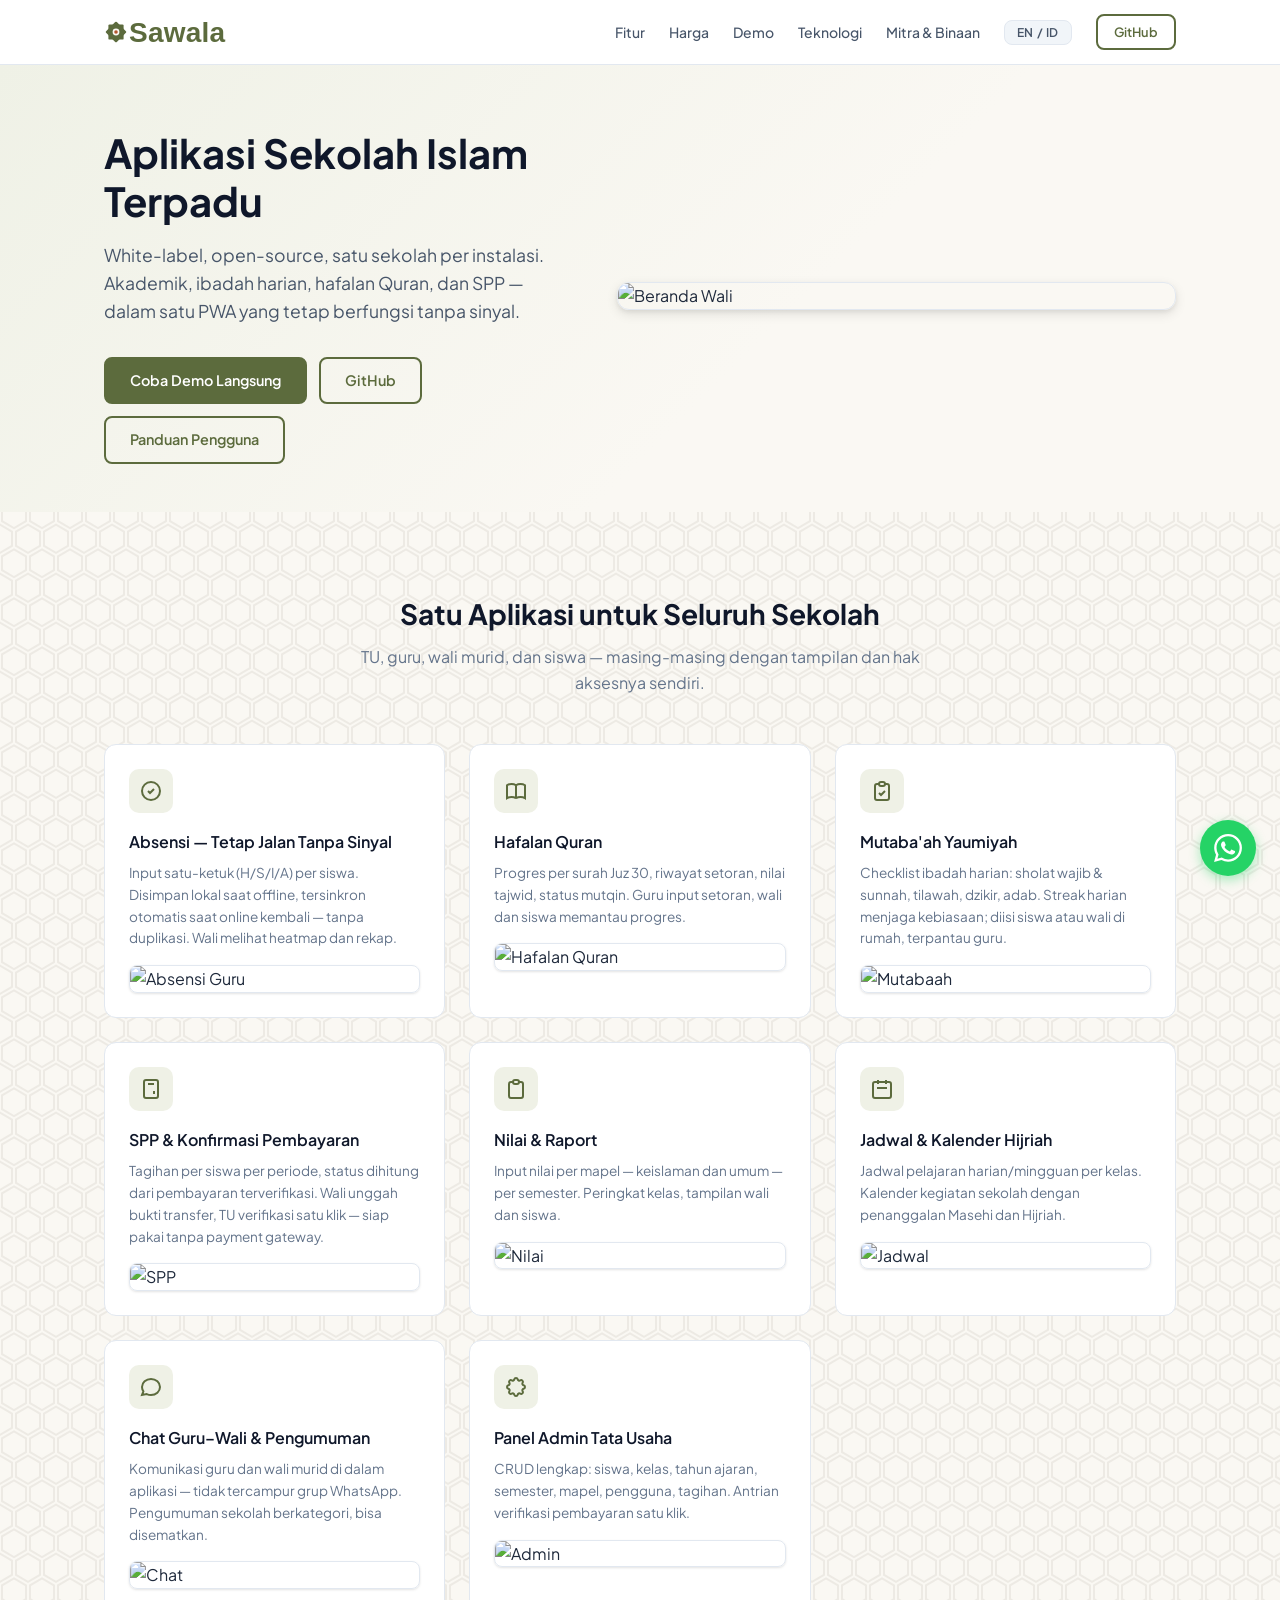
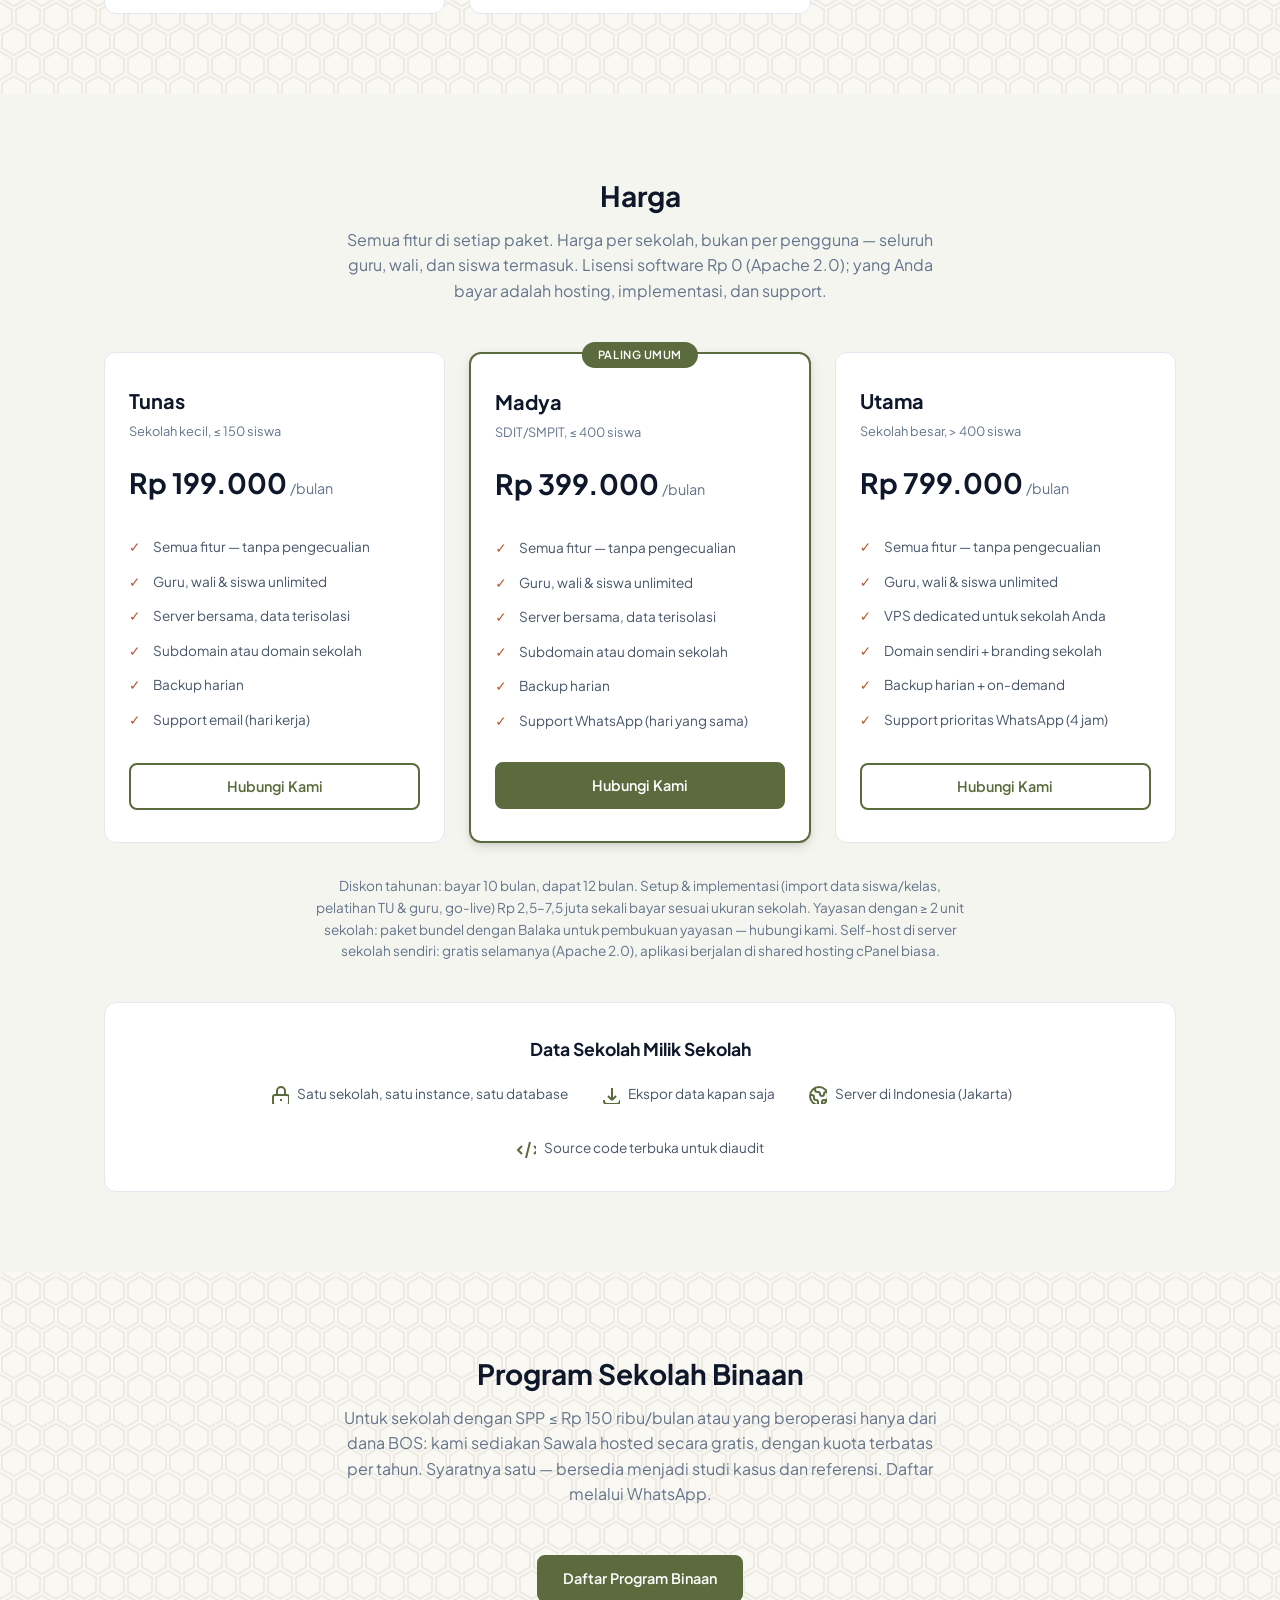
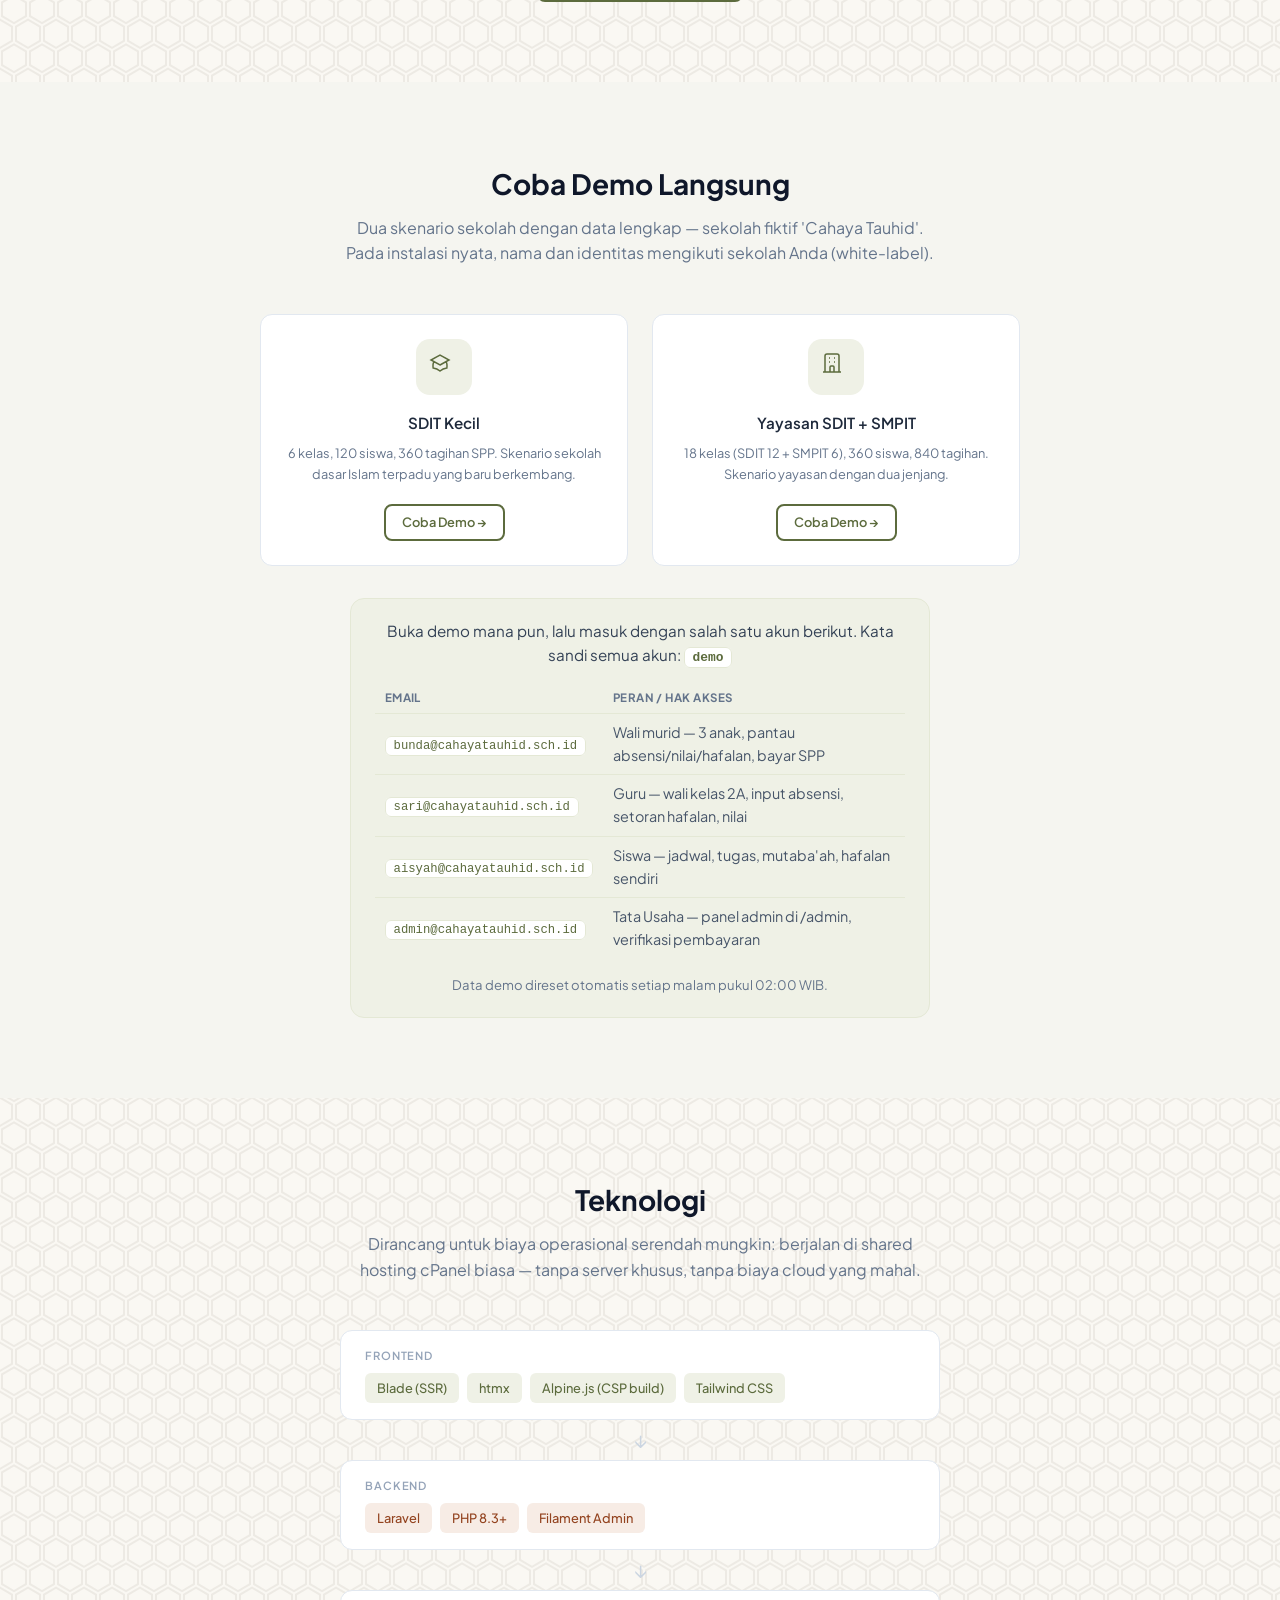
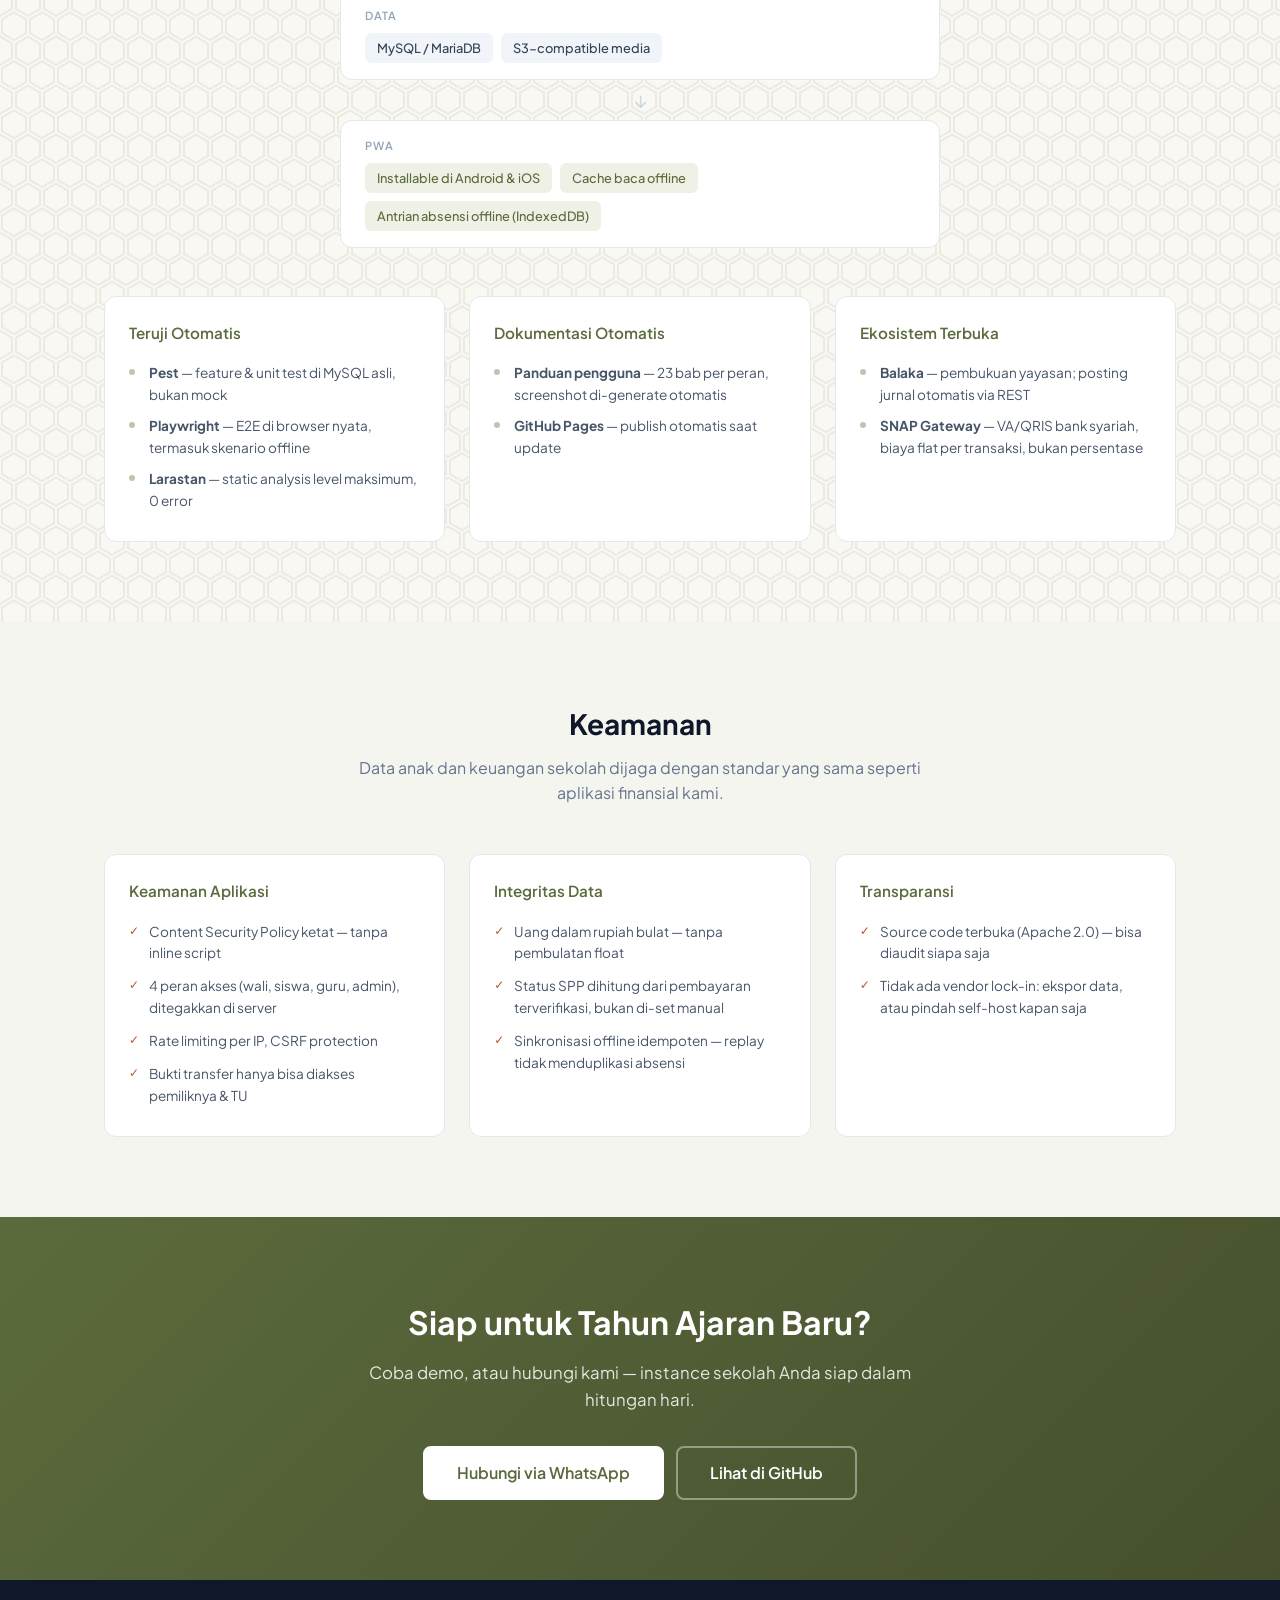
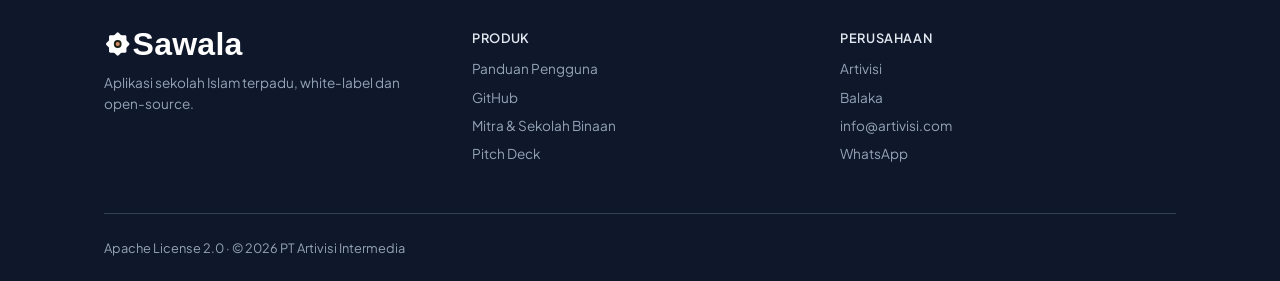
==== index.html @ e380050d "Sawala product site — landing, mitra/commercial page, pitch deck Modeled on balaka.id (same layout s" ====
<!DOCTYPE html>
<html lang="id">
<head>
<meta charset="UTF-8">
<meta name="viewport" content="width=device-width, initial-scale=1.0">
<title>Sawala — Aplikasi Sekolah Islam Terpadu</title>
<meta name="description" content="Aplikasi manajemen sekolah Islam terpadu (SDIT/SMPIT) white-label dan open-source. Akademik, ibadah harian, hafalan Quran, SPP. PWA dengan absensi offline.">
<link rel="icon" type="image/svg+xml" href="favicon.svg">
<link rel="preconnect" href="https://fonts.googleapis.com">
<link rel="preconnect" href="https://fonts.gstatic.com" crossorigin>
<link href="https://fonts.googleapis.com/css2?family=Plus+Jakarta+Sans:wght@400;500;600;700&display=swap" rel="stylesheet">
<link rel="stylesheet" href="style.css">
</head>
<body>

<!-- Navigation -->
<nav class="nav">
  <div class="container nav-inner">
    <a href="#" class="nav-logo">
      <img src="logo-full.svg" alt="Sawala" height="32" class="logo-light">
      <img src="logo-full-dark.svg" alt="Sawala" height="32" class="logo-dark">
    </a>
    <div class="nav-links">
      <a href="#features" data-id="Fitur" data-en="Features"></a>
      <a href="#pricing" data-id="Harga" data-en="Pricing"></a>
      <a href="#demo" data-id="Demo" data-en="Demo"></a>
      <a href="#technology" data-id="Teknologi" data-en="Technology"></a>
      <a href="/mitra.html" data-id="Mitra & Binaan" data-en="Partners"></a>
      <button class="lang-toggle" onclick="toggleLang()" title="Switch language">EN / ID</button>
      <a href="https://github.com/artivisi/sawala" class="btn btn-sm btn-outline">GitHub</a>
    </div>
    <button class="nav-menu-btn" onclick="toggleMenu()" aria-label="Menu">
      <svg width="24" height="24" fill="none" stroke="currentColor" stroke-width="2"><path d="M4 6h16M4 12h16M4 18h16"/></svg>
    </button>
  </div>
  <div class="nav-mobile" id="mobile-menu">
    <a href="#features" onclick="toggleMenu()" data-id="Fitur" data-en="Features"></a>
    <a href="#pricing" onclick="toggleMenu()" data-id="Harga" data-en="Pricing"></a>
    <a href="#demo" onclick="toggleMenu()" data-id="Demo" data-en="Demo"></a>
    <a href="#technology" onclick="toggleMenu()" data-id="Teknologi" data-en="Technology"></a>
    <a href="/mitra.html" data-id="Mitra & Binaan" data-en="Partners"></a>
    <button class="lang-toggle" onclick="toggleLang()" style="margin:0.5rem 0;">EN / ID</button>
    <a href="https://github.com/artivisi/sawala" class="btn btn-sm btn-outline">GitHub</a>
  </div>
</nav>

<!-- Hero -->
<header class="hero">
  <div class="container hero-inner">
    <div class="hero-text">
      <h1>
        <span data-id="Aplikasi Sekolah Islam Terpadu" data-en="Integrated Islamic School Management"></span>
      </h1>
      <p class="hero-sub" data-id="White-label, open-source, satu sekolah per instalasi. Akademik, ibadah harian, hafalan Quran, dan SPP — dalam satu PWA yang tetap berfungsi tanpa sinyal." data-en="White-label, open-source, one school per deployment. Academics, daily worship, Quran memorization, and tuition billing — in one PWA that keeps working offline."></p>
      <div class="hero-actions">
        <a href="#demo" class="btn btn-primary" data-id="Coba Demo Langsung" data-en="Try Live Demo"></a>
        <a href="https://github.com/artivisi/sawala" class="btn btn-outline">GitHub</a>
        <a href="https://artivisi.com/sawala/" class="btn btn-outline" data-id="Panduan Pengguna" data-en="User Manual"></a>
      </div>
    </div>
    <div class="hero-screenshot">
      <img src="https://artivisi.com/sawala/screenshots/beranda-wali.png" alt="Beranda Wali" loading="lazy">
    </div>
  </div>
</header>

<!-- Features -->
<section id="features" class="section">
  <div class="container">
    <h2 class="section-title" data-id="Satu Aplikasi untuk Seluruh Sekolah" data-en="One Application for the Whole School"></h2>
    <p class="section-sub" data-id="TU, guru, wali murid, dan siswa — masing-masing dengan tampilan dan hak aksesnya sendiri." data-en="Admin staff, teachers, parents, and students — each with their own views and access rights."></p>

    <div class="features-grid">

      <div class="feature-card">
        <div class="feature-icon">
          <svg width="24" height="24" fill="none" stroke="currentColor" stroke-width="2"><path d="M9 12l2 2 4-4m6 2a9 9 0 11-18 0 9 9 0 0118 0z"/></svg>
        </div>
        <h3 data-id="Absensi — Tetap Jalan Tanpa Sinyal" data-en="Attendance — Works Without Signal"></h3>
        <p data-id="Input satu-ketuk (H/S/I/A) per siswa. Disimpan lokal saat offline, tersinkron otomatis saat online kembali — tanpa duplikasi. Wali melihat heatmap dan rekap." data-en="One-tap input (present/sick/excused/absent) per student. Stored locally when offline, auto-synced when back online — no duplicates. Parents see heatmaps and summaries."></p>
        <img src="https://artivisi.com/sawala/screenshots/absensi-guru.png" alt="Absensi Guru" class="feature-screenshot" loading="lazy">
      </div>

      <div class="feature-card">
        <div class="feature-icon">
          <svg width="24" height="24" fill="none" stroke="currentColor" stroke-width="2"><path d="M12 6.253v13m0-13C10.832 5.477 9.246 5 7.5 5S4.168 5.477 3 6.253v13C4.168 18.477 5.754 18 7.5 18s3.332.477 4.5 1.253m0-13C13.168 5.477 14.754 5 16.5 5c1.747 0 3.332.477 4.5 1.253v13C19.832 18.477 18.247 18 16.5 18c-1.746 0-3.332.477-4.5 1.253"/></svg>
        </div>
        <h3 data-id="Hafalan Quran" data-en="Quran Memorization"></h3>
        <p data-id="Progres per surah Juz 30, riwayat setoran, nilai tajwid, status mutqin. Guru input setoran, wali dan siswa memantau progres." data-en="Per-surah Juz 30 progress, recitation history, tajwid grades, mastery status. Teachers record submissions; parents and students track progress."></p>
        <img src="https://artivisi.com/sawala/screenshots/hafalan-wali.png" alt="Hafalan Quran" class="feature-screenshot" loading="lazy">
      </div>

      <div class="feature-card">
        <div class="feature-icon">
          <svg width="24" height="24" fill="none" stroke="currentColor" stroke-width="2"><path d="M9 5H7a2 2 0 00-2 2v12a2 2 0 002 2h10a2 2 0 002-2V7a2 2 0 00-2-2h-2M9 5a2 2 0 002 2h2a2 2 0 002-2M9 5a2 2 0 012-2h2a2 2 0 012 2m-6 9l2 2 4-4"/></svg>
        </div>
        <h3 data-id="Mutaba'ah Yaumiyah" data-en="Daily Worship Checklist"></h3>
        <p data-id="Checklist ibadah harian: sholat wajib & sunnah, tilawah, dzikir, adab. Streak harian menjaga kebiasaan; diisi siswa atau wali di rumah, terpantau guru." data-en="Daily worship checklist: obligatory & sunnah prayers, recitation, dhikr, manners. Daily streaks build habits; filled by students or parents at home, monitored by teachers."></p>
        <img src="https://artivisi.com/sawala/screenshots/mutabaah-wali.png" alt="Mutabaah" class="feature-screenshot" loading="lazy">
      </div>

      <div class="feature-card">
        <div class="feature-icon">
          <svg width="24" height="24" fill="none" stroke="currentColor" stroke-width="2"><path d="M9 7h6m0 10v-3m-3 3h.01M9 17h.01M9 14h.01M12 14h.01M15 11h.01M12 11h.01M9 11h.01M7 21h10a2 2 0 002-2V5a2 2 0 00-2-2H7a2 2 0 00-2 2v14a2 2 0 002 2z"/></svg>
        </div>
        <h3 data-id="SPP & Konfirmasi Pembayaran" data-en="Tuition Billing & Payment Confirmation"></h3>
        <p data-id="Tagihan per siswa per periode, status dihitung dari pembayaran terverifikasi. Wali unggah bukti transfer, TU verifikasi satu klik — siap pakai tanpa payment gateway." data-en="Per-student, per-period billing with status derived from verified payments. Parents upload transfer proof, admin verifies in one click — usable without any payment gateway."></p>
        <img src="https://artivisi.com/sawala/screenshots/spp-wali.png" alt="SPP" class="feature-screenshot" loading="lazy">
      </div>

      <div class="feature-card">
        <div class="feature-icon">
          <svg width="24" height="24" fill="none" stroke="currentColor" stroke-width="2"><path d="M9 5H7a2 2 0 00-2 2v12a2 2 0 002 2h10a2 2 0 002-2V7a2 2 0 00-2-2h-2M9 5a2 2 0 002 2h2a2 2 0 002-2M9 5a2 2 0 012-2h2a2 2 0 012 2"/></svg>
        </div>
        <h3 data-id="Nilai & Raport" data-en="Grades & Reports"></h3>
        <p data-id="Input nilai per mapel — keislaman dan umum — per semester. Peringkat kelas, tampilan wali dan siswa." data-en="Per-subject grade input — Islamic and general subjects — per semester. Class ranking, parent and student views."></p>
        <img src="https://artivisi.com/sawala/screenshots/nilai-guru.png" alt="Nilai" class="feature-screenshot" loading="lazy">
      </div>

      <div class="feature-card">
        <div class="feature-icon">
          <svg width="24" height="24" fill="none" stroke="currentColor" stroke-width="2"><path d="M8 7V3m8 4V3m-9 8h10M5 21h14a2 2 0 002-2V7a2 2 0 00-2-2H5a2 2 0 00-2 2v12a2 2 0 002 2z"/></svg>
        </div>
        <h3 data-id="Jadwal & Kalender Hijriah" data-en="Schedule & Hijri Calendar"></h3>
        <p data-id="Jadwal pelajaran harian/mingguan per kelas. Kalender kegiatan sekolah dengan penanggalan Masehi dan Hijriah." data-en="Daily/weekly class schedules. School activity calendar with both Gregorian and Hijri dates."></p>
        <img src="https://artivisi.com/sawala/screenshots/jadwal-wali.png" alt="Jadwal" class="feature-screenshot" loading="lazy">
      </div>

      <div class="feature-card">
        <div class="feature-icon">
          <svg width="24" height="24" fill="none" stroke="currentColor" stroke-width="2"><path d="M8 12h.01M12 12h.01M16 12h.01M21 12c0 4.418-4.03 8-9 8a9.863 9.863 0 01-4.255-.949L3 20l1.395-3.72C3.512 15.042 3 13.574 3 12c0-4.418 4.03-8 9-8s9 3.582 9 8z"/></svg>
        </div>
        <h3 data-id="Chat Guru–Wali & Pengumuman" data-en="Teacher–Parent Chat & Announcements"></h3>
        <p data-id="Komunikasi guru dan wali murid di dalam aplikasi — tidak tercampur grup WhatsApp. Pengumuman sekolah berkategori, bisa disematkan." data-en="Teacher–parent communication inside the app — separate from WhatsApp groups. Categorized school announcements with pinning."></p>
        <img src="https://artivisi.com/sawala/screenshots/chat-wali.png" alt="Chat" class="feature-screenshot" loading="lazy">
      </div>

      <div class="feature-card">
        <div class="feature-icon">
          <svg width="24" height="24" fill="none" stroke="currentColor" stroke-width="2"><path d="M10.325 4.317c.426-1.756 2.924-1.756 3.35 0a1.724 1.724 0 002.573 1.066c1.543-.94 3.31.826 2.37 2.37a1.724 1.724 0 001.065 2.572c1.756.426 1.756 2.924 0 3.35a1.724 1.724 0 00-1.066 2.573c.94 1.543-.826 3.31-2.37 2.37a1.724 1.724 0 00-2.572 1.065c-.426 1.756-2.924 1.756-3.35 0a1.724 1.724 0 00-2.573-1.066c-1.543.94-3.31-.826-2.37-2.37a1.724 1.724 0 00-1.065-2.572c-1.756-.426-1.756-2.924 0-3.35a1.724 1.724 0 001.066-2.573c-.94-1.543.826-3.31 2.37-2.37.996.608 2.296.07 2.572-1.065z"/></svg>
        </div>
        <h3 data-id="Panel Admin Tata Usaha" data-en="Admin Panel"></h3>
        <p data-id="CRUD lengkap: siswa, kelas, tahun ajaran, semester, mapel, pengguna, tagihan. Antrian verifikasi pembayaran satu klik." data-en="Full CRUD: students, classes, academic years, semesters, subjects, users, bills. One-click payment verification queue."></p>
        <img src="https://artivisi.com/sawala/screenshots/admin-pembayarans-queue.png" alt="Admin" class="feature-screenshot" loading="lazy">
      </div>

    </div>
  </div>
</section>

<!-- Pricing -->
<section id="pricing" class="section section-alt">
  <div class="container">
    <h2 class="section-title" data-id="Harga" data-en="Pricing"></h2>
    <p class="section-sub" data-id="Semua fitur di setiap paket. Harga per sekolah, bukan per pengguna — seluruh guru, wali, dan siswa termasuk. Lisensi software Rp 0 (Apache 2.0); yang Anda bayar adalah hosting, implementasi, dan support." data-en="All features at every tier. Priced per school, not per user — all teachers, parents, and students included. Software license is Rp 0 (Apache 2.0); you pay for hosting, implementation, and support."></p>

    <div class="pricing-grid">

      <div class="pricing-card">
        <div class="pricing-header">
          <h3>Tunas</h3>
          <p class="pricing-target" data-id="Sekolah kecil, ≤ 150 siswa" data-en="Small school, ≤ 150 students"></p>
        </div>
        <div class="pricing-price">
          <span class="pricing-amount">Rp 199.000</span>
          <span class="pricing-period" data-id="/bulan" data-en="/month"></span>
        </div>
        <ul class="pricing-features">
          <li data-id="Semua fitur — tanpa pengecualian" data-en="All features — no exceptions"></li>
          <li data-id="Guru, wali & siswa unlimited" data-en="Unlimited teachers, parents & students"></li>
          <li data-id="Server bersama, data terisolasi" data-en="Shared server, isolated data"></li>
          <li data-id="Subdomain atau domain sekolah" data-en="Subdomain or school's own domain"></li>
          <li data-id="Backup harian" data-en="Daily backup"></li>
          <li data-id="Support email (hari kerja)" data-en="Email support (business days)"></li>
        </ul>
        <a href="https://wa.me/6281298000468?text=Halo,%20saya%20tertarik%20dengan%20Sawala%20paket%20Tunas" class="btn btn-outline btn-block" data-id="Hubungi Kami" data-en="Contact Us"></a>
      </div>

      <div class="pricing-card pricing-card-featured">
        <div class="pricing-badge" data-id="Paling Umum" data-en="Most Common"></div>
        <div class="pricing-header">
          <h3>Madya</h3>
          <p class="pricing-target" data-id="SDIT/SMPIT, ≤ 400 siswa" data-en="Typical school, ≤ 400 students"></p>
        </div>
        <div class="pricing-price">
          <span class="pricing-amount">Rp 399.000</span>
          <span class="pricing-period" data-id="/bulan" data-en="/month"></span>
        </div>
        <ul class="pricing-features">
          <li data-id="Semua fitur — tanpa pengecualian" data-en="All features — no exceptions"></li>
          <li data-id="Guru, wali & siswa unlimited" data-en="Unlimited teachers, parents & students"></li>
          <li data-id="Server bersama, data terisolasi" data-en="Shared server, isolated data"></li>
          <li data-id="Subdomain atau domain sekolah" data-en="Subdomain or school's own domain"></li>
          <li data-id="Backup harian" data-en="Daily backup"></li>
          <li data-id="Support WhatsApp (hari yang sama)" data-en="WhatsApp support (same day)"></li>
        </ul>
        <a href="https://wa.me/6281298000468?text=Halo,%20saya%20tertarik%20dengan%20Sawala%20paket%20Madya" class="btn btn-primary btn-block" data-id="Hubungi Kami" data-en="Contact Us"></a>
      </div>

      <div class="pricing-card">
        <div class="pricing-header">
          <h3>Utama</h3>
          <p class="pricing-target" data-id="Sekolah besar, > 400 siswa" data-en="Large school, > 400 students"></p>
        </div>
        <div class="pricing-price">
          <span class="pricing-amount">Rp 799.000</span>
          <span class="pricing-period" data-id="/bulan" data-en="/month"></span>
        </div>
        <ul class="pricing-features">
          <li data-id="Semua fitur — tanpa pengecualian" data-en="All features — no exceptions"></li>
          <li data-id="Guru, wali & siswa unlimited" data-en="Unlimited teachers, parents & students"></li>
          <li data-id="VPS dedicated untuk sekolah Anda" data-en="Dedicated VPS for your school"></li>
          <li data-id="Domain sendiri + branding sekolah" data-en="Custom domain + school branding"></li>
          <li data-id="Backup harian + on-demand" data-en="Daily + on-demand backup"></li>
          <li data-id="Support prioritas WhatsApp (4 jam)" data-en="Priority WhatsApp support (4 hours)"></li>
        </ul>
        <a href="https://wa.me/6281298000468?text=Halo,%20saya%20tertarik%20dengan%20Sawala%20paket%20Utama" class="btn btn-outline btn-block" data-id="Hubungi Kami" data-en="Contact Us"></a>
      </div>

    </div>

    <div class="pricing-notes">
      <p data-id="Diskon tahunan: bayar 10 bulan, dapat 12 bulan. Setup & implementasi (import data siswa/kelas, pelatihan TU & guru, go-live) Rp 2,5–7,5 juta sekali bayar sesuai ukuran sekolah. Yayasan dengan ≥ 2 unit sekolah: paket bundel dengan Balaka untuk pembukuan yayasan — hubungi kami. Self-host di server sekolah sendiri: gratis selamanya (Apache 2.0), aplikasi berjalan di shared hosting cPanel biasa." data-en="Annual discount: pay 10 months, get 12. Setup & implementation (student/class data import, staff & teacher training, go-live) Rp 2.5–7.5 million one-time by school size. Foundations with ≥ 2 school units: bundle with Balaka for foundation bookkeeping — contact us. Self-hosting on your own server: free forever (Apache 2.0), runs on ordinary cPanel shared hosting."></p>
    </div>

    <div class="pricing-data-sovereignty">
      <h3 data-id="Data Sekolah Milik Sekolah" data-en="School Data Belongs to the School"></h3>
      <div class="data-points">
        <div class="data-point">
          <span class="data-icon">
            <svg width="20" height="20" fill="none" stroke="currentColor" stroke-width="2"><path d="M12 15v2m-6 4h12a2 2 0 002-2v-6a2 2 0 00-2-2H6a2 2 0 00-2 2v6a2 2 0 002 2zm10-10V7a4 4 0 00-8 0v4h8z"/></svg>
          </span>
          <span data-id="Satu sekolah, satu instance, satu database" data-en="One school, one instance, one database"></span>
        </div>
        <div class="data-point">
          <span class="data-icon">
            <svg width="20" height="20" fill="none" stroke="currentColor" stroke-width="2"><path d="M4 16v1a3 3 0 003 3h10a3 3 0 003-3v-1m-4-4l-4 4m0 0l-4-4m4 4V4"/></svg>
          </span>
          <span data-id="Ekspor data kapan saja" data-en="Export your data anytime"></span>
        </div>
        <div class="data-point">
          <span class="data-icon">
            <svg width="20" height="20" fill="none" stroke="currentColor" stroke-width="2"><path d="M3.055 11H5a2 2 0 012 2v1a2 2 0 002 2 2 2 0 012 2v2.945M8 3.935V5.5A2.5 2.5 0 0010.5 8h.5a2 2 0 012 2 2 2 0 104 0 2 2 0 012-2h1.064M15 20.488V18a2 2 0 012-2h3.064M21 12a9 9 0 11-18 0 9 9 0 0118 0z"/></svg>
          </span>
          <span data-id="Server di Indonesia (Jakarta)" data-en="Servers in Indonesia (Jakarta)"></span>
        </div>
        <div class="data-point">
          <span class="data-icon">
            <svg width="20" height="20" fill="none" stroke="currentColor" stroke-width="2"><path d="M10 20l4-16m4 4l4 4-4 4M6 16l-4-4 4-4"/></svg>
          </span>
          <span data-id="Source code terbuka untuk diaudit" data-en="Open source code for auditing"></span>
        </div>
      </div>
    </div>
  </div>
</section>

<!-- Sekolah Binaan -->
<section id="binaan" class="section">
  <div class="container">
    <h2 class="section-title" data-id="Program Sekolah Binaan" data-en="School Support Program"></h2>
    <p class="section-sub" data-id="Untuk sekolah dengan SPP ≤ Rp 150 ribu/bulan atau yang beroperasi hanya dari dana BOS: kami sediakan Sawala hosted secara gratis, dengan kuota terbatas per tahun. Syaratnya satu — bersedia menjadi studi kasus dan referensi. Daftar melalui WhatsApp." data-en="For schools with tuition ≤ Rp 150K/month or operating solely on government BOS funds: we provide hosted Sawala for free, with a limited yearly quota. One condition — willingness to be a case study and reference. Apply via WhatsApp."></p>
    <div style="text-align:center;">
      <a href="https://wa.me/6281298000468?text=Assalamualaikum,%20kami%20ingin%20mendaftar%20Program%20Sekolah%20Binaan%20Sawala" class="btn btn-primary" data-id="Daftar Program Binaan" data-en="Apply to the Program"></a>
    </div>
  </div>
</section>

<!-- Demo -->
<section id="demo" class="section section-alt">
  <div class="container">
    <h2 class="section-title" data-id="Coba Demo Langsung" data-en="Try the Live Demo"></h2>
    <p class="section-sub" data-id="Dua skenario sekolah dengan data lengkap — sekolah fiktif 'Cahaya Tauhid'. Pada instalasi nyata, nama dan identitas mengikuti sekolah Anda (white-label)." data-en="Two school scenarios with full sample data — the fictional 'Cahaya Tauhid' school. On a real deployment, the name and identity are your school's (white-label)."></p>

    <div class="industry-grid" style="grid-template-columns:repeat(2,1fr);max-width:760px;margin:0 auto;">
      <div class="industry-card">
        <div class="industry-icon">
          <svg width="32" height="32" fill="none" stroke="currentColor" stroke-width="1.5"><path d="M12 14l9-5-9-5-9 5 9 5z M12 14l6.16-3.422a12.083 12.083 0 01.665 6.479A11.952 11.952 0 0012 20.055a11.952 11.952 0 00-6.824-2.998 12.078 12.078 0 01.665-6.479L12 14z"/></svg>
        </div>
        <h3 data-id="SDIT Kecil" data-en="Small Elementary"></h3>
        <p data-id="6 kelas, 120 siswa, 360 tagihan SPP. Skenario sekolah dasar Islam terpadu yang baru berkembang." data-en="6 classes, 120 students, 360 tuition bills. A growing Islamic elementary school scenario."></p>
        <a href="https://sdit.demo.sawala.artivisi.id" target="_blank" rel="noopener" class="btn btn-sm btn-outline industry-demo" data-id="Coba Demo →" data-en="Try Demo →"></a>
      </div>
      <div class="industry-card">
        <div class="industry-icon">
          <svg width="32" height="32" fill="none" stroke="currentColor" stroke-width="1.5"><path d="M19 21V5a2 2 0 00-2-2H7a2 2 0 00-2 2v16m14 0h2m-2 0h-5m-9 0H3m2 0h5M9 7h1m-1 4h1m4-4h1m-1 4h1m-5 10v-5a1 1 0 011-1h2a1 1 0 011 1v5m-4 0h4"/></svg>
        </div>
        <h3 data-id="Yayasan SDIT + SMPIT" data-en="Foundation: Elementary + Junior High"></h3>
        <p data-id="18 kelas (SDIT 12 + SMPIT 6), 360 siswa, 840 tagihan. Skenario yayasan dengan dua jenjang." data-en="18 classes (12 elementary + 6 junior high), 360 students, 840 bills. A two-level foundation scenario."></p>
        <a href="https://terpadu.demo.sawala.artivisi.id" target="_blank" rel="noopener" class="btn btn-sm btn-outline industry-demo" data-id="Coba Demo →" data-en="Try Demo →"></a>
      </div>
    </div>

    <div class="demo-creds">
      <p class="demo-creds-lead"><span data-id="Buka demo mana pun, lalu masuk dengan salah satu akun berikut. Kata sandi semua akun:" data-en="Open either demo, then sign in with one of these accounts. Password for every account:"></span> <code class="demo-pass">demo</code></p>
      <table class="demo-creds-table">
        <tr>
          <th data-id="Email" data-en="Email"></th>
          <th data-id="Peran / hak akses" data-en="Role / access"></th>
        </tr>
        <tr><td><code>bunda@cahayatauhid.sch.id</code></td><td data-id="Wali murid — 3 anak, pantau absensi/nilai/hafalan, bayar SPP" data-en="Parent — 3 children, monitor attendance/grades/memorization, pay tuition"></td></tr>
        <tr><td><code>sari@cahayatauhid.sch.id</code></td><td data-id="Guru — wali kelas 2A, input absensi, setoran hafalan, nilai" data-en="Teacher — homeroom 2A, input attendance, recitations, grades"></td></tr>
        <tr><td><code>aisyah@cahayatauhid.sch.id</code></td><td data-id="Siswa — jadwal, tugas, mutaba'ah, hafalan sendiri" data-en="Student — own schedule, tasks, worship checklist, memorization"></td></tr>
        <tr><td><code>admin@cahayatauhid.sch.id</code></td><td data-id="Tata Usaha — panel admin di /admin, verifikasi pembayaran" data-en="Admin staff — admin panel at /admin, payment verification"></td></tr>
      </table>
      <p class="demo-creds-note" data-id="Data demo direset otomatis setiap malam pukul 02:00 WIB." data-en="Demo data resets automatically every night at 02:00 WIB (UTC+7)."></p>
    </div>
  </div>
</section>

<!-- Technology -->
<section id="technology" class="section">
  <div class="container">
    <h2 class="section-title" data-id="Teknologi" data-en="Technology"></h2>
    <p class="section-sub" data-id="Dirancang untuk biaya operasional serendah mungkin: berjalan di shared hosting cPanel biasa — tanpa server khusus, tanpa biaya cloud yang mahal." data-en="Designed for the lowest possible operating cost: runs on ordinary cPanel shared hosting — no special servers, no expensive cloud bills."></p>

    <div class="arch-diagram">
      <div class="arch-layer">
        <div class="arch-label">Frontend</div>
        <div class="arch-items">
          <span class="arch-badge">Blade (SSR)</span>
          <span class="arch-badge">htmx</span>
          <span class="arch-badge">Alpine.js (CSP build)</span>
          <span class="arch-badge">Tailwind CSS</span>
        </div>
      </div>
      <div class="arch-arrow">&darr;</div>
      <div class="arch-layer">
        <div class="arch-label">Backend</div>
        <div class="arch-items">
          <span class="arch-badge accent">Laravel</span>
          <span class="arch-badge accent">PHP 8.3+</span>
          <span class="arch-badge accent">Filament Admin</span>
        </div>
      </div>
      <div class="arch-arrow">&darr;</div>
      <div class="arch-layer">
        <div class="arch-label">Data</div>
        <div class="arch-items">
          <span class="arch-badge dark">MySQL / MariaDB</span>
          <span class="arch-badge dark">S3-compatible media</span>
        </div>
      </div>
      <div class="arch-arrow">&darr;</div>
      <div class="arch-layer">
        <div class="arch-label">PWA</div>
        <div class="arch-items">
          <span class="arch-badge">Installable di Android & iOS</span>
          <span class="arch-badge">Cache baca offline</span>
          <span class="arch-badge">Antrian absensi offline (IndexedDB)</span>
        </div>
      </div>
    </div>

    <div class="tech-grid">
      <div class="tech-card">
        <h3 data-id="Teruji Otomatis" data-en="Automatically Tested"></h3>
        <ul>
          <li><strong>Pest</strong> <span data-id="— feature & unit test di MySQL asli, bukan mock" data-en="— feature & unit tests on real MySQL, no mocks"></span></li>
          <li><strong>Playwright</strong> <span data-id="— E2E di browser nyata, termasuk skenario offline" data-en="— E2E in a real browser, including offline scenarios"></span></li>
          <li><strong>Larastan</strong> <span data-id="— static analysis level maksimum, 0 error" data-en="— static analysis at max level, 0 errors"></span></li>
        </ul>
      </div>
      <div class="tech-card">
        <h3 data-id="Dokumentasi Otomatis" data-en="Automated Documentation"></h3>
        <ul>
          <li><strong data-id="Panduan pengguna" data-en="User manual"></strong> <span data-id="— 23 bab per peran, screenshot di-generate otomatis" data-en="— 23 chapters per role, auto-generated screenshots"></span></li>
          <li><strong>GitHub Pages</strong> <span data-id="— publish otomatis saat update" data-en="— auto-publish on update"></span></li>
        </ul>
      </div>
      <div class="tech-card">
        <h3 data-id="Ekosistem Terbuka" data-en="Open Ecosystem"></h3>
        <ul>
          <li><strong>Balaka</strong> <span data-id="— pembukuan yayasan; posting jurnal otomatis via REST" data-en="— foundation bookkeeping; automatic journal posting via REST"></span></li>
          <li><strong>SNAP Gateway</strong> <span data-id="— VA/QRIS bank syariah, biaya flat per transaksi, bukan persentase" data-en="— Islamic bank VA/QRIS, flat per-transaction fee, not a percentage"></span></li>
        </ul>
      </div>
    </div>
  </div>
</section>

<!-- Security -->
<section id="security" class="section section-alt">
  <div class="container">
    <h2 class="section-title" data-id="Keamanan" data-en="Security"></h2>
    <p class="section-sub" data-id="Data anak dan keuangan sekolah dijaga dengan standar yang sama seperti aplikasi finansial kami." data-en="Children's data and school finances protected to the same standard as our financial applications."></p>

    <div class="security-grid">
      <div class="security-card">
        <h3 data-id="Keamanan Aplikasi" data-en="Application Security"></h3>
        <ul>
          <li data-id="Content Security Policy ketat — tanpa inline script" data-en="Strict Content Security Policy — no inline scripts"></li>
          <li data-id="4 peran akses (wali, siswa, guru, admin), ditegakkan di server" data-en="4 access roles (parent, student, teacher, admin), enforced server-side"></li>
          <li data-id="Rate limiting per IP, CSRF protection" data-en="Per-IP rate limiting, CSRF protection"></li>
          <li data-id="Bukti transfer hanya bisa diakses pemiliknya & TU" data-en="Transfer proofs accessible only to their owner & admin"></li>
        </ul>
      </div>
      <div class="security-card">
        <h3 data-id="Integritas Data" data-en="Data Integrity"></h3>
        <ul>
          <li data-id="Uang dalam rupiah bulat — tanpa pembulatan float" data-en="Money in integer rupiah — no float rounding"></li>
          <li data-id="Status SPP dihitung dari pembayaran terverifikasi, bukan di-set manual" data-en="Tuition status derived from verified payments, never set by hand"></li>
          <li data-id="Sinkronisasi offline idempoten — replay tidak menduplikasi absensi" data-en="Idempotent offline sync — replays never duplicate attendance"></li>
        </ul>
      </div>
      <div class="security-card">
        <h3 data-id="Transparansi" data-en="Transparency"></h3>
        <ul>
          <li data-id="Source code terbuka (Apache 2.0) — bisa diaudit siapa saja" data-en="Open source (Apache 2.0) — auditable by anyone"></li>
          <li data-id="Tidak ada vendor lock-in: ekspor data, atau pindah self-host kapan saja" data-en="No vendor lock-in: export data, or move to self-hosting anytime"></li>
        </ul>
      </div>
    </div>
  </div>
</section>

<!-- CTA -->
<section class="section cta-section">
  <div class="container cta-inner">
    <h2 data-id="Siap untuk Tahun Ajaran Baru?" data-en="Ready for the New Academic Year?"></h2>
    <p data-id="Coba demo, atau hubungi kami — instance sekolah Anda siap dalam hitungan hari." data-en="Try the demo, or contact us — your school's instance is ready in days."></p>
    <div class="cta-actions">
      <a href="https://wa.me/6281298000468?text=Halo,%20saya%20tertarik%20dengan%20Sawala" class="btn btn-primary btn-lg" data-id="Hubungi via WhatsApp" data-en="Contact via WhatsApp"></a>
      <a href="https://github.com/artivisi/sawala" class="btn btn-outline btn-lg" data-id="Lihat di GitHub" data-en="View on GitHub"></a>
    </div>
  </div>
</section>

<!-- WhatsApp Floating Button -->
<a href="https://wa.me/6281298000468?text=Halo,%20saya%20tertarik%20dengan%20Sawala" class="wa-float" aria-label="Chat WhatsApp">
  <svg width="28" height="28" viewBox="0 0 24 24" fill="white"><path d="M17.472 14.382c-.297-.149-1.758-.867-2.03-.967-.273-.099-.471-.148-.67.15-.197.297-.767.966-.94 1.164-.173.199-.347.223-.644.075-.297-.15-1.255-.463-2.39-1.475-.883-.788-1.48-1.761-1.653-2.059-.173-.297-.018-.458.13-.606.134-.133.298-.347.446-.52.149-.174.198-.298.298-.497.099-.198.05-.371-.025-.52-.075-.149-.669-1.612-.916-2.207-.242-.579-.487-.5-.669-.51-.173-.008-.371-.01-.57-.01-.198 0-.52.074-.792.372-.272.297-1.04 1.016-1.04 2.479 0 1.462 1.065 2.875 1.213 3.074.149.198 2.096 3.2 5.077 4.487.709.306 1.262.489 1.694.625.712.227 1.36.195 1.871.118.571-.085 1.758-.719 2.006-1.413.248-.694.248-1.289.173-1.413-.074-.124-.272-.198-.57-.347m-5.421 7.403h-.004a9.87 9.87 0 01-5.031-1.378l-.361-.214-3.741.982.998-3.648-.235-.374a9.86 9.86 0 01-1.51-5.26c.001-5.45 4.436-9.884 9.888-9.884 2.64 0 5.122 1.03 6.988 2.898a9.825 9.825 0 012.893 6.994c-.003 5.45-4.437 9.884-9.885 9.884m8.413-18.297A11.815 11.815 0 0012.05 0C5.495 0 .16 5.335.157 11.892c0 2.096.547 4.142 1.588 5.945L.057 24l6.305-1.654a11.882 11.882 0 005.683 1.448h.005c6.554 0 11.89-5.335 11.893-11.893a11.821 11.821 0 00-3.48-8.413z"/></svg>
</a>

<!-- Footer -->
<footer class="footer">
  <div class="container footer-inner">
    <div class="footer-brand">
      <img src="logo-full-dark.svg" alt="Sawala" height="28">
      <p data-id="Aplikasi sekolah Islam terpadu, white-label dan open-source." data-en="White-label, open-source integrated Islamic school management."></p>
    </div>
    <div class="footer-links">
      <div>
        <h4 data-id="Produk" data-en="Product"></h4>
        <a href="https://artivisi.com/sawala/" data-id="Panduan Pengguna" data-en="User Manual"></a>
        <a href="https://github.com/artivisi/sawala">GitHub</a>
        <a href="/mitra.html" data-id="Mitra & Sekolah Binaan" data-en="Partners & School Program"></a>
        <a href="/pitch.html" data-id="Pitch Deck" data-en="Pitch Deck"></a>
      </div>
      <div>
        <h4 data-id="Perusahaan" data-en="Company"></h4>
        <a href="https://artivisi.com">Artivisi</a>
        <a href="https://balaka.id">Balaka</a>
        <a href="mailto:info@artivisi.com">info@artivisi.com</a>
        <a href="https://wa.me/6281298000468">WhatsApp</a>
      </div>
    </div>
    <div class="footer-bottom">
      <p>Apache License 2.0 &middot; &copy; 2026 <a href="https://artivisi.com">PT Artivisi Intermedia</a></p>
    </div>
  </div>
</footer>

<script>
let lang = (new URLSearchParams(location.search).get('lang')) || localStorage.getItem('sawala-lang') || 'id';
applyLang(lang);

function toggleLang() {
  lang = lang === 'id' ? 'en' : 'id';
  applyLang(lang);
}

function applyLang(l) {
  lang = l;
  localStorage.setItem('sawala-lang', l);
  document.documentElement.lang = l;
  document.querySelectorAll('[data-id]').forEach(el => {
    const text = el.getAttribute('data-' + l);
    if (text) el.textContent = text;
  });
  const url = new URL(location);
  url.searchParams.set('lang', l);
  history.replaceState(null, '', url);
}

function toggleMenu() {
  document.getElementById('mobile-menu').classList.toggle('open');
}

document.querySelectorAll('a[href^="#"]').forEach(a => {
  a.addEventListener('click', e => {
    e.preventDefault();
    const target = document.querySelector(a.getAttribute('href'));
    if (target) target.scrollIntoView({ behavior: 'smooth', block: 'start' });
  });
});
</script>

</body>
</html>
---- style.css ----
/* ===== Variables ===== */
:root {
  --brand: #5C6B3D;
  --brand-light: #74874E;
  --brand-dark: #454F2D;
  --brand-50: #eff1e6;
  --brand-100: #e4e8d5;
  --accent: #B5562F;
  --accent-dark: #93431F;

  --slate-50: #f8fafc;
  --slate-100: #f1f5f9;
  --slate-200: #e2e8f0;
  --slate-300: #cbd5e1;
  --slate-400: #94a3b8;
  --slate-500: #64748b;
  --slate-600: #475569;
  --slate-700: #334155;
  --slate-800: #1e293b;
  --slate-900: #0f172a;

  --radius: 12px;
  --radius-sm: 8px;
  --shadow: 0 1px 3px rgba(0,0,0,0.08), 0 1px 2px rgba(0,0,0,0.04);
  --shadow-lg: 0 4px 12px rgba(0,0,0,0.1), 0 2px 4px rgba(0,0,0,0.06);
}

/* ===== Reset ===== */
*, *::before, *::after { box-sizing: border-box; margin: 0; padding: 0; }
html { scroll-behavior: smooth; scroll-padding-top: 5rem; }
body {
  font-family: 'Plus Jakarta Sans', system-ui, -apple-system, sans-serif;
  color: var(--slate-800);
  line-height: 1.6;
  background-color: #faf8f3;
  background-image: url("data:image/svg+xml,%3Csvg xmlns='http://www.w3.org/2000/svg' width='28' height='49' viewBox='0 0 28 49'%3E%3Cg fill-rule='evenodd'%3E%3Cg fill='%23a39a8b' fill-opacity='0.15'%3E%3Cpath d='M13.99 9.25l13 7.5v15l-13 7.5L1 31.75v-15l12.99-7.5zM3 17.9v12.7l10.99 6.34 11-6.35V17.9l-11-6.34L3 17.9zM0 15l12.98-7.5V0h-2v6.35L0 12.69v2.3zm0 18.5L12.98 41v8h-2v-6.85L0 35.81v-2.3zM15 0v7.5L27.99 15H28v-2.31h-.01L17 6.35V0h-2zm0 49v-8l12.99-7.5H28v2.31h-.01L17 42.15V49h-2z'/%3E%3C/g%3E%3C/g%3E%3C/svg%3E");
  -webkit-font-smoothing: antialiased;
}
img { max-width: 100%; height: auto; display: block; }
a { color: var(--brand); text-decoration: none; }
a:hover { color: var(--brand-light); }
ul { list-style: none; }

/* ===== Layout ===== */
.container {
  max-width: 1120px;
  margin: 0 auto;
  padding: 0 1.5rem;
}

/* ===== Buttons ===== */
.btn {
  display: inline-flex;
  align-items: center;
  justify-content: center;
  padding: 0.625rem 1.5rem;
  border-radius: var(--radius-sm);
  font-family: inherit;
  font-size: 0.9rem;
  font-weight: 600;
  cursor: pointer;
  transition: all 0.15s ease;
  border: 2px solid transparent;
}
.btn-primary {
  background: var(--brand);
  color: white;
  border-color: var(--brand);
}
.btn-primary:hover { background: var(--brand-light); border-color: var(--brand-light); color: white; }
.btn-outline {
  background: transparent;
  color: var(--brand);
  border-color: var(--brand);
}
.btn-outline:hover { background: var(--brand-50); color: var(--brand); }
.btn-sm { padding: 0.375rem 1rem; font-size: 0.8rem; }
.btn-lg { padding: 0.75rem 2rem; font-size: 1rem; }

/* ===== Nav ===== */
.nav {
  position: sticky;
  top: 0;
  z-index: 100;
  background: white;
  border-bottom: 1px solid var(--slate-200);
}
.nav-inner {
  display: flex;
  align-items: center;
  justify-content: space-between;
  height: 4rem;
}
.nav-logo img { height: 28px; }
.nav-logo .logo-dark { display: none; }
.nav-links {
  display: flex;
  align-items: center;
  gap: 1.5rem;
}
.nav-links a:not(.btn) {
  font-size: 0.875rem;
  font-weight: 500;
  color: var(--slate-600);
}
.nav-links a:not(.btn):hover { color: var(--brand); }
.nav-menu-btn {
  display: none;
  background: none;
  border: none;
  cursor: pointer;
  color: var(--slate-600);
}
.nav-mobile {
  display: none;
  flex-direction: column;
  padding: 1rem 1.5rem;
  border-top: 1px solid var(--slate-200);
  background: white;
}
.nav-mobile.open { display: flex; }
.nav-mobile a { padding: 0.5rem 0; font-size: 0.9rem; color: var(--slate-600); }
.lang-toggle {
  background: var(--slate-100);
  border: 1px solid var(--slate-200);
  border-radius: var(--radius-sm);
  padding: 0.25rem 0.75rem;
  font-size: 0.75rem;
  font-weight: 600;
  font-family: inherit;
  color: var(--slate-600);
  cursor: pointer;
  letter-spacing: 0.05em;
}
.lang-toggle:hover { background: var(--slate-200); }

@media (max-width: 768px) {
  .nav-links { display: none; }
  .nav-menu-btn { display: block; }
}

/* ===== Hero ===== */
.hero {
  padding: 4rem 0 3rem;
  background: linear-gradient(135deg, var(--brand-50) 0%, #faf8f3 60%);
}
.hero-inner {
  display: grid;
  grid-template-columns: 1fr 1.2fr;
  gap: 3rem;
  align-items: center;
}
.hero h1 {
  font-size: 2.5rem;
  font-weight: 700;
  line-height: 1.2;
  color: var(--slate-900);
  margin-bottom: 1rem;
}
.hero-sub {
  font-size: 1.1rem;
  color: var(--slate-600);
  margin-bottom: 2rem;
  max-width: 500px;
}
.hero-actions { display: flex; gap: 0.75rem; flex-wrap: wrap; }
.hero-screenshot img {
  border-radius: var(--radius);
  box-shadow: var(--shadow-lg);
  border: 1px solid var(--slate-200);
}

@media (max-width: 768px) {
  .hero-inner { grid-template-columns: 1fr; text-align: center; }
  .hero h1 { font-size: 1.75rem; }
  .hero-sub { margin-left: auto; margin-right: auto; }
  .hero-actions { justify-content: center; }
  .hero-screenshot { order: -1; }
}

/* ===== Sections ===== */
.section { padding: 5rem 0; }
.section-alt { background: #f5f5f0; }
.section-title {
  font-size: 1.75rem;
  font-weight: 700;
  color: var(--slate-900);
  text-align: center;
  margin-bottom: 0.5rem;
}
.section-sub {
  text-align: center;
  color: var(--slate-500);
  max-width: 600px;
  margin: 0 auto 3rem;
}

/* ===== Features Grid ===== */
.features-grid {
  display: grid;
  grid-template-columns: repeat(3, 1fr);
  gap: 1.5rem;
}
.feature-card {
  background: white;
  border: 1px solid var(--slate-200);
  border-radius: var(--radius);
  padding: 1.5rem;
  transition: box-shadow 0.2s ease;
}
.feature-card:hover { box-shadow: var(--shadow-lg); }
.feature-icon {
  width: 44px;
  height: 44px;
  background: var(--brand-50);
  border-radius: 10px;
  display: flex;
  align-items: center;
  justify-content: center;
  margin-bottom: 1rem;
  color: var(--brand);
}
.feature-card h3 {
  font-size: 1rem;
  font-weight: 600;
  margin-bottom: 0.5rem;
  color: var(--slate-900);
}
.feature-card > p {
  font-size: 0.85rem;
  color: var(--slate-500);
  margin-bottom: 1rem;
}
.feature-screenshot {
  border-radius: var(--radius-sm);
  border: 1px solid var(--slate-200);
  box-shadow: var(--shadow);
}

@media (max-width: 900px) { .features-grid { grid-template-columns: repeat(2, 1fr); } }
@media (max-width: 600px) { .features-grid { grid-template-columns: 1fr; } }

/* ===== Industry Grid ===== */
.industry-grid {
  display: grid;
  grid-template-columns: repeat(4, 1fr);
  gap: 1.5rem;
}
.industry-card {
  background: white;
  border: 1px solid var(--slate-200);
  border-radius: var(--radius);
  padding: 1.5rem;
  text-align: center;
  display: flex;
  flex-direction: column;
}
/* pin the demo button to the bottom so it aligns across cards of unequal text height */
.industry-demo { margin-top: auto; align-self: center; }
.industry-card p { margin-bottom: 1.25rem; }
.industry-icon {
  width: 56px;
  height: 56px;
  background: var(--brand-50);
  border-radius: 14px;
  display: flex;
  align-items: center;
  justify-content: center;
  margin: 0 auto 1rem;
  color: var(--brand);
}
.industry-card h3 {
  font-size: 0.95rem;
  font-weight: 600;
  margin-bottom: 0.5rem;
}
.industry-card p {
  font-size: 0.8rem;
  color: var(--slate-500);
}

@media (max-width: 768px) { .industry-grid { grid-template-columns: repeat(2, 1fr); } }
@media (max-width: 480px) { .industry-grid { grid-template-columns: 1fr; } }

/* ===== Architecture Diagram ===== */
.arch-diagram {
  max-width: 600px;
  margin: 0 auto 3rem;
}
.arch-layer {
  background: white;
  border: 1px solid var(--slate-200);
  border-radius: var(--radius);
  padding: 1rem 1.5rem;
}
.arch-label {
  font-size: 0.7rem;
  font-weight: 600;
  text-transform: uppercase;
  letter-spacing: 0.08em;
  color: var(--slate-400);
  margin-bottom: 0.5rem;
}
.arch-items { display: flex; flex-wrap: wrap; gap: 0.5rem; }
.arch-badge {
  display: inline-block;
  padding: 0.3rem 0.75rem;
  border-radius: 6px;
  font-size: 0.8rem;
  font-weight: 500;
  background: var(--brand-50);
  color: var(--brand);
}
.arch-badge.accent { background: #f7ece5; color: var(--accent-dark); }
.arch-badge.dark { background: var(--slate-100); color: var(--slate-700); }
.arch-arrow {
  text-align: center;
  color: var(--slate-300);
  font-size: 1.25rem;
  padding: 0.25rem 0;
}

/* ===== Tech Grid ===== */
.tech-grid {
  display: grid;
  grid-template-columns: repeat(3, 1fr);
  gap: 1.5rem;
}
.tech-card {
  background: white;
  border: 1px solid var(--slate-200);
  border-radius: var(--radius);
  padding: 1.5rem;
}
.tech-card h3 {
  font-size: 0.95rem;
  font-weight: 600;
  margin-bottom: 0.75rem;
  color: var(--brand);
}
.tech-card ul { padding-left: 0; }
.tech-card li {
  font-size: 0.85rem;
  color: var(--slate-600);
  padding: 0.3rem 0;
  padding-left: 1.25rem;
  position: relative;
}
.tech-card li::before {
  content: '';
  position: absolute;
  left: 0;
  top: 0.7rem;
  width: 6px;
  height: 6px;
  border-radius: 50%;
  background: var(--brand);
  opacity: 0.4;
}

@media (max-width: 768px) { .tech-grid { grid-template-columns: 1fr; } }

/* ===== Security Grid ===== */
.security-grid {
  display: grid;
  grid-template-columns: repeat(3, 1fr);
  gap: 1.5rem;
}
.security-card {
  background: white;
  border: 1px solid var(--slate-200);
  border-radius: var(--radius);
  padding: 1.5rem;
}
.security-card h3 {
  font-size: 0.95rem;
  font-weight: 600;
  color: var(--brand);
  margin-bottom: 0.75rem;
}
.security-card li {
  font-size: 0.85rem;
  color: var(--slate-600);
  padding: 0.35rem 0;
  padding-left: 1.25rem;
  position: relative;
}
.security-card li::before {
  content: '✓';
  position: absolute;
  left: 0;
  color: var(--accent);
  font-weight: 700;
  font-size: 0.75rem;
}
.badges {
  display: flex;
  flex-wrap: wrap;
  gap: 0.5rem;
}
.badges img { height: 20px; width: auto; display: inline-block; }

@media (max-width: 768px) { .security-grid { grid-template-columns: 1fr; } }

/* ===== Pricing Grid ===== */
.pricing-grid {
  display: grid;
  grid-template-columns: repeat(3, 1fr);
  gap: 1.5rem;
  margin-bottom: 2rem;
}
.pricing-card {
  background: white;
  border: 1px solid var(--slate-200);
  border-radius: var(--radius);
  padding: 2rem 1.5rem;
  display: flex;
  flex-direction: column;
  position: relative;
}
.pricing-card-featured {
  border-color: var(--brand);
  border-width: 2px;
  box-shadow: var(--shadow-lg);
}
.pricing-badge {
  position: absolute;
  top: -12px;
  left: 50%;
  transform: translateX(-50%);
  background: var(--brand);
  color: white;
  font-size: 0.7rem;
  font-weight: 600;
  padding: 0.25rem 1rem;
  border-radius: 20px;
  white-space: nowrap;
  text-transform: uppercase;
  letter-spacing: 0.05em;
}
.pricing-header h3 {
  font-size: 1.25rem;
  font-weight: 700;
  color: var(--slate-900);
  margin-bottom: 0.25rem;
}
.pricing-target {
  font-size: 0.8rem;
  color: var(--slate-500);
  margin-bottom: 1.25rem;
}
.pricing-price {
  margin-bottom: 1.5rem;
}
.pricing-amount {
  font-size: 1.75rem;
  font-weight: 700;
  color: var(--slate-900);
}
.pricing-period {
  font-size: 0.9rem;
  color: var(--slate-500);
  font-weight: 400;
}
.pricing-features {
  flex: 1;
  margin-bottom: 1.5rem;
  padding-left: 0;
}
.pricing-features li {
  font-size: 0.85rem;
  color: var(--slate-600);
  padding: 0.4rem 0;
  padding-left: 1.5rem;
  position: relative;
}
.pricing-features li::before {
  content: '✓';
  position: absolute;
  left: 0;
  color: var(--accent);
  font-weight: 700;
  font-size: 0.85rem;
}
.btn-block {
  display: block;
  width: 100%;
  text-align: center;
}

.pricing-notes {
  text-align: center;
  margin-bottom: 2.5rem;
}
.pricing-notes p {
  font-size: 0.85rem;
  color: var(--slate-500);
  max-width: 650px;
  margin: 0 auto;
}

.pricing-data-sovereignty {
  background: white;
  border: 1px solid var(--slate-200);
  border-radius: var(--radius);
  padding: 2rem;
  text-align: center;
}
.pricing-data-sovereignty h3 {
  font-size: 1.1rem;
  font-weight: 700;
  color: var(--slate-900);
  margin-bottom: 1.25rem;
}
.data-points {
  display: flex;
  justify-content: center;
  gap: 2rem;
  flex-wrap: wrap;
}
.data-point {
  display: flex;
  align-items: center;
  gap: 0.5rem;
  font-size: 0.85rem;
  color: var(--slate-600);
}
.data-icon {
  display: flex;
  align-items: center;
  justify-content: center;
  color: var(--brand);
}

/* Pricing Form */
.pricing-form-wrapper {
  background: white;
  border: 1px solid var(--slate-200);
  border-radius: var(--radius);
  padding: 2rem;
  margin-top: 2rem;
  max-width: 640px;
  margin-left: auto;
  margin-right: auto;
}
.pricing-form-wrapper h3 {
  font-size: 1.1rem;
  font-weight: 700;
  color: var(--slate-900);
  text-align: center;
  margin-bottom: 0.25rem;
}
.pricing-form-sub {
  font-size: 0.85rem;
  color: var(--slate-500);
  text-align: center;
  margin-bottom: 1.5rem;
}
.pricing-form {
  display: flex;
  flex-direction: column;
  gap: 1rem;
}
.form-row {
  display: grid;
  grid-template-columns: 1fr 1fr;
  gap: 1rem;
}
.form-group {
  display: flex;
  flex-direction: column;
  gap: 0.35rem;
}
.form-group label {
  font-size: 0.8rem;
  font-weight: 600;
  color: var(--slate-700);
}
.form-group input,
.form-group select {
  padding: 0.6rem 0.75rem;
  border: 1px solid var(--slate-300);
  border-radius: var(--radius-sm);
  font-family: inherit;
  font-size: 0.875rem;
  color: var(--slate-800);
  background: white;
  transition: border-color 0.15s ease;
}
.form-group input:focus,
.form-group select:focus {
  outline: none;
  border-color: var(--brand);
  box-shadow: 0 0 0 3px var(--brand-50);
}
.form-group input::placeholder {
  color: var(--slate-400);
}

@media (max-width: 900px) { .pricing-grid { grid-template-columns: 1fr; max-width: 400px; margin-left: auto; margin-right: auto; } }
@media (max-width: 600px) {
  .data-points { flex-direction: column; align-items: center; }
  .form-row { grid-template-columns: 1fr; }
}

/* ===== WhatsApp Float ===== */
.wa-float {
  position: fixed;
  bottom: 1.5rem;
  right: 1.5rem;
  width: 56px;
  height: 56px;
  background: #25D366;
  border-radius: 50%;
  display: flex;
  align-items: center;
  justify-content: center;
  box-shadow: 0 4px 12px rgba(37, 211, 102, 0.4);
  z-index: 99;
  transition: transform 0.2s ease, box-shadow 0.2s ease;
}
.wa-float:hover {
  transform: scale(1.1);
  box-shadow: 0 6px 16px rgba(37, 211, 102, 0.5);
}

/* ===== CTA ===== */
.cta-section {
  background: linear-gradient(135deg, var(--brand) 0%, var(--brand-dark) 100%);
  color: white;
  text-align: center;
}
.cta-inner h2 {
  font-size: 2rem;
  font-weight: 700;
  margin-bottom: 0.75rem;
}
.cta-inner p {
  font-size: 1.05rem;
  opacity: 0.85;
  max-width: 550px;
  margin: 0 auto 2rem;
}
.cta-actions { display: flex; gap: 0.75rem; justify-content: center; flex-wrap: wrap; }
.cta-section .btn-primary {
  background: white;
  color: var(--brand);
  border-color: white;
}
.cta-section .btn-primary:hover { background: var(--slate-100); }
.cta-section .btn-outline {
  color: white;
  border-color: rgba(255,255,255,0.4);
}
.cta-section .btn-outline:hover { background: rgba(255,255,255,0.1); color: white; }

/* ===== Footer ===== */
.footer {
  background: var(--slate-900);
  color: var(--slate-400);
  padding: 3rem 0 1.5rem;
}
.footer-inner {
  display: grid;
  grid-template-columns: 1fr 1fr 1fr;
  gap: 2rem;
  align-items: start;
}
.footer-brand img {
  height: 32px;
  width: auto;
}
.footer-brand p {
  font-size: 0.85rem;
  margin-top: 0.75rem;
  max-width: 300px;
}
.footer-links { display: contents; }
.footer-links > div { display: flex; flex-direction: column; gap: 0.4rem; }
.footer-links h4 {
  font-size: 0.8rem;
  font-weight: 600;
  color: var(--slate-200);
  margin-bottom: 0.25rem;
  text-transform: uppercase;
  letter-spacing: 0.05em;
}
.footer-links a {
  font-size: 0.85rem;
  color: var(--slate-400);
}
.footer-links a:hover { color: white; }
.footer-bottom {
  grid-column: 1 / -1;
  border-top: 1px solid var(--slate-700);
  padding-top: 1.5rem;
  margin-top: 1rem;
  font-size: 0.8rem;
}
.footer-bottom a { color: var(--slate-400); }
.footer-bottom a:hover { color: white; }

@media (max-width: 768px) {
  .footer-inner { grid-template-columns: 1fr; }
  .footer-links { display: grid; grid-template-columns: 1fr 1fr; gap: 1.5rem; }
}

/* ===== Dark Mode ===== */
@media (prefers-color-scheme: dark) {
  body {
    background-color: #0f1218;
    color: #d1d8e4;
    background-image: url("data:image/svg+xml,%3Csvg xmlns='http://www.w3.org/2000/svg' width='28' height='49' viewBox='0 0 28 49'%3E%3Cg fill-rule='evenodd'%3E%3Cg fill='%23ffffff' fill-opacity='0.04'%3E%3Cpath d='M13.99 9.25l13 7.5v15l-13 7.5L1 31.75v-15l12.99-7.5zM3 17.9v12.7l10.99 6.34 11-6.35V17.9l-11-6.34L3 17.9zM0 15l12.98-7.5V0h-2v6.35L0 12.69v2.3zm0 18.5L12.98 41v8h-2v-6.85L0 35.81v-2.3zM15 0v7.5L27.99 15H28v-2.31h-.01L17 6.35V0h-2zm0 49v-8l12.99-7.5H28v2.31h-.01L17 42.15V49h-2z'/%3E%3C/g%3E%3C/g%3E%3C/svg%3E");
  }
  a { color: #a9b87f; }
  a:hover { color: #bcca93; }

  /* Nav */
  .nav { background: #151921; border-color: #2a3040; }
  .nav-mobile { background: #151921; border-color: #2a3040; }
  .nav-links a:not(.btn) { color: #a0aab8; }
  .nav-links a:not(.btn):hover { color: #a9b87f; }
  .nav-menu-btn { color: #a0aab8; }
  .lang-toggle { background: #232830; border-color: #2a3040; color: #a0aab8; }
  .lang-toggle:hover { background: #2f3540; }
  .btn-outline { color: #a9b87f; border-color: #a9b87f; }
  .btn-outline:hover { background: #252b18; color: #bcca93; }

  /* Nav logo: hide light, show dark */
  .nav-logo .logo-light { display: none; }
  .nav-logo .logo-dark { display: block; }

  /* Hero */
  .hero { background: linear-gradient(135deg, #1d2114 0%, #0f1218 60%); }
  .hero h1 { color: #e8ecf2; }
  .hero-sub { color: #a0aab8; }
  .hero-screenshot img { border-color: #2a3040; }

  /* Sections */
  .section-alt { background: #151921; }
  .section-title { color: #e8ecf2; }
  .section-sub { color: #8090a4; }

  /* Feature cards */
  .feature-card { background: #1a1f2b; border-color: #2a3040; }
  .feature-icon { background: #252b18; color: #a9b87f; }
  .feature-card h3 { color: #e8ecf2; }
  .feature-card > p { color: #8090a4; }
  .feature-screenshot { border-color: #2a3040; }

  /* Industry cards */
  .industry-card { background: #1a1f2b; border-color: #2a3040; }
  .industry-icon { background: #252b18; color: #a9b87f; }
  .industry-card p { color: #8090a4; }

  /* Architecture diagram */
  .arch-layer { background: #1a1f2b; border-color: #2a3040; }
  .arch-label { color: #607080; }
  .arch-badge { background: #252b18; color: #a9b87f; }
  .arch-badge.accent { background: #2e1a12; color: #d98a64; }
  .arch-badge.dark { background: #232830; color: #a0aab8; }
  .arch-arrow { color: #3a4555; }

  /* Tech cards */
  .tech-card { background: #1a1f2b; border-color: #2a3040; }
  .tech-card h3 { color: #a9b87f; }
  .tech-card li { color: #a0aab8; }

  /* Security cards */
  .security-card { background: #1a1f2b; border-color: #2a3040; }
  .security-card h3 { color: #a9b87f; }
  .security-card li { color: #a0aab8; }

  /* Pricing cards */
  .pricing-card { background: #1a1f2b; border-color: #2a3040; }
  .pricing-card-featured { border-color: #a9b87f; }
  .pricing-header h3 { color: #e8ecf2; }
  .pricing-target { color: #8090a4; }
  .pricing-amount { color: #e8ecf2; }
  .pricing-period { color: #8090a4; }
  .pricing-features li { color: #a0aab8; }
  .pricing-notes p { color: #8090a4; }
  .pricing-data-sovereignty { background: #1a1f2b; border-color: #2a3040; }
  .pricing-data-sovereignty h3 { color: #e8ecf2; }
  .data-point { color: #a0aab8; }
  .data-icon { color: #a9b87f; }
  .pricing-form-wrapper { background: #1a1f2b; border-color: #2a3040; }
  .pricing-form-wrapper h3 { color: #e8ecf2; }
  .pricing-form-sub { color: #8090a4; }
  .form-group label { color: #a0aab8; }
  .form-group input,
  .form-group select { background: #232830; border-color: #3a4555; color: #e8ecf2; }
  .form-group input::placeholder { color: #607080; }
  .form-group input:focus,
  .form-group select:focus { border-color: #a9b87f; box-shadow: 0 0 0 3px rgba(123,138,219,0.15); }

  /* CTA — keep brand gradient, just adjust outline btn */
  .cta-section .btn-outline { color: white; border-color: rgba(255,255,255,0.4); }
  .cta-section .btn-outline:hover { background: rgba(255,255,255,0.1); color: white; }

  /* Footer — already dark, just deepen slightly to differentiate */
  .footer { background: #080b10; }
}

/* Demo credentials card (industries section) */
.demo-creds {
  max-width: 580px;
  margin: 2rem auto 0;
  padding: 1.25rem 1.5rem 1.4rem;
  background: var(--brand-50);
  border: 1px solid var(--brand-100);
  border-radius: 14px;
  text-align: left;
}
.demo-creds-lead {
  margin: 0 0 0.9rem;
  text-align: center;
  color: var(--slate-700);
  font-size: 0.95rem;
}
.demo-creds-table { width: 100%; border-collapse: collapse; font-size: 0.9rem; }
.demo-creds-table th {
  text-align: left;
  padding: 0.35rem 0.6rem;
  border-bottom: 1px solid var(--brand-100);
  color: var(--slate-500);
  font-size: 0.72rem;
  font-weight: 700;
  text-transform: uppercase;
  letter-spacing: 0.04em;
}
.demo-creds-table td {
  padding: 0.45rem 0.6rem;
  border-bottom: 1px solid var(--brand-100);
  color: var(--slate-600);
  vertical-align: middle;
}
.demo-creds-table tr:last-child td { border-bottom: none; }
.demo-creds code {
  font-family: ui-monospace, SFMono-Regular, Menlo, Consolas, monospace;
  background: #fff;
  border: 1px solid var(--brand-100);
  border-radius: 6px;
  padding: 0.12rem 0.5rem;
  font-size: 0.85em;
  color: var(--brand);
}
.demo-creds .demo-pass { font-weight: 700; }
.demo-creds-note {
  margin: 0.95rem 0 0;
  text-align: center;
  font-size: 0.82rem;
  color: var(--slate-500);
}

@media (prefers-color-scheme: dark) {
  .demo-creds { background: #1a1f2b; border-color: #2a3040; }
  .demo-creds-lead { color: #c0c8d4; }
  .demo-creds-table th { color: #8090a4; border-color: #2a3040; }
  .demo-creds-table td { color: #b8c0cc; border-color: #2a3040; }
  .demo-creds code { background: #0f1320; border-color: #2a3040; color: #bcca93; }
  .demo-creds-note { color: #8090a4; }
}
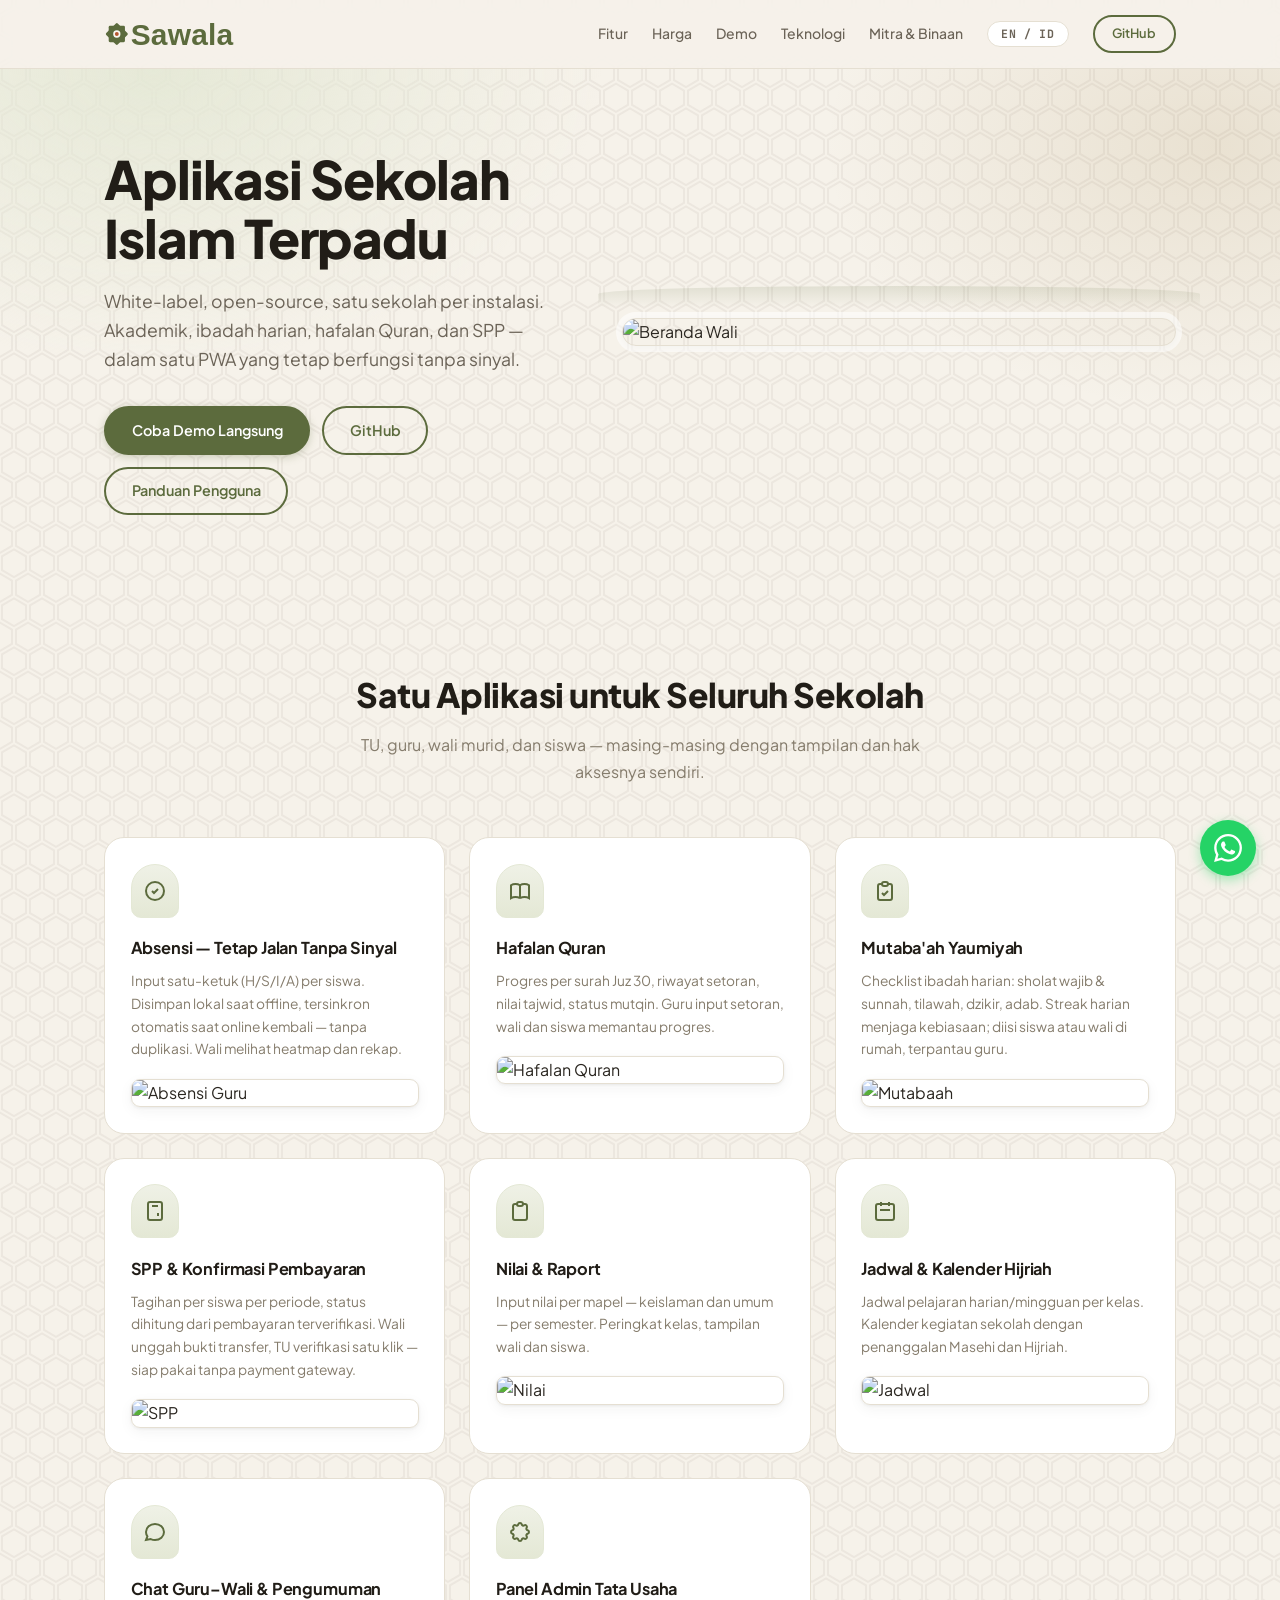
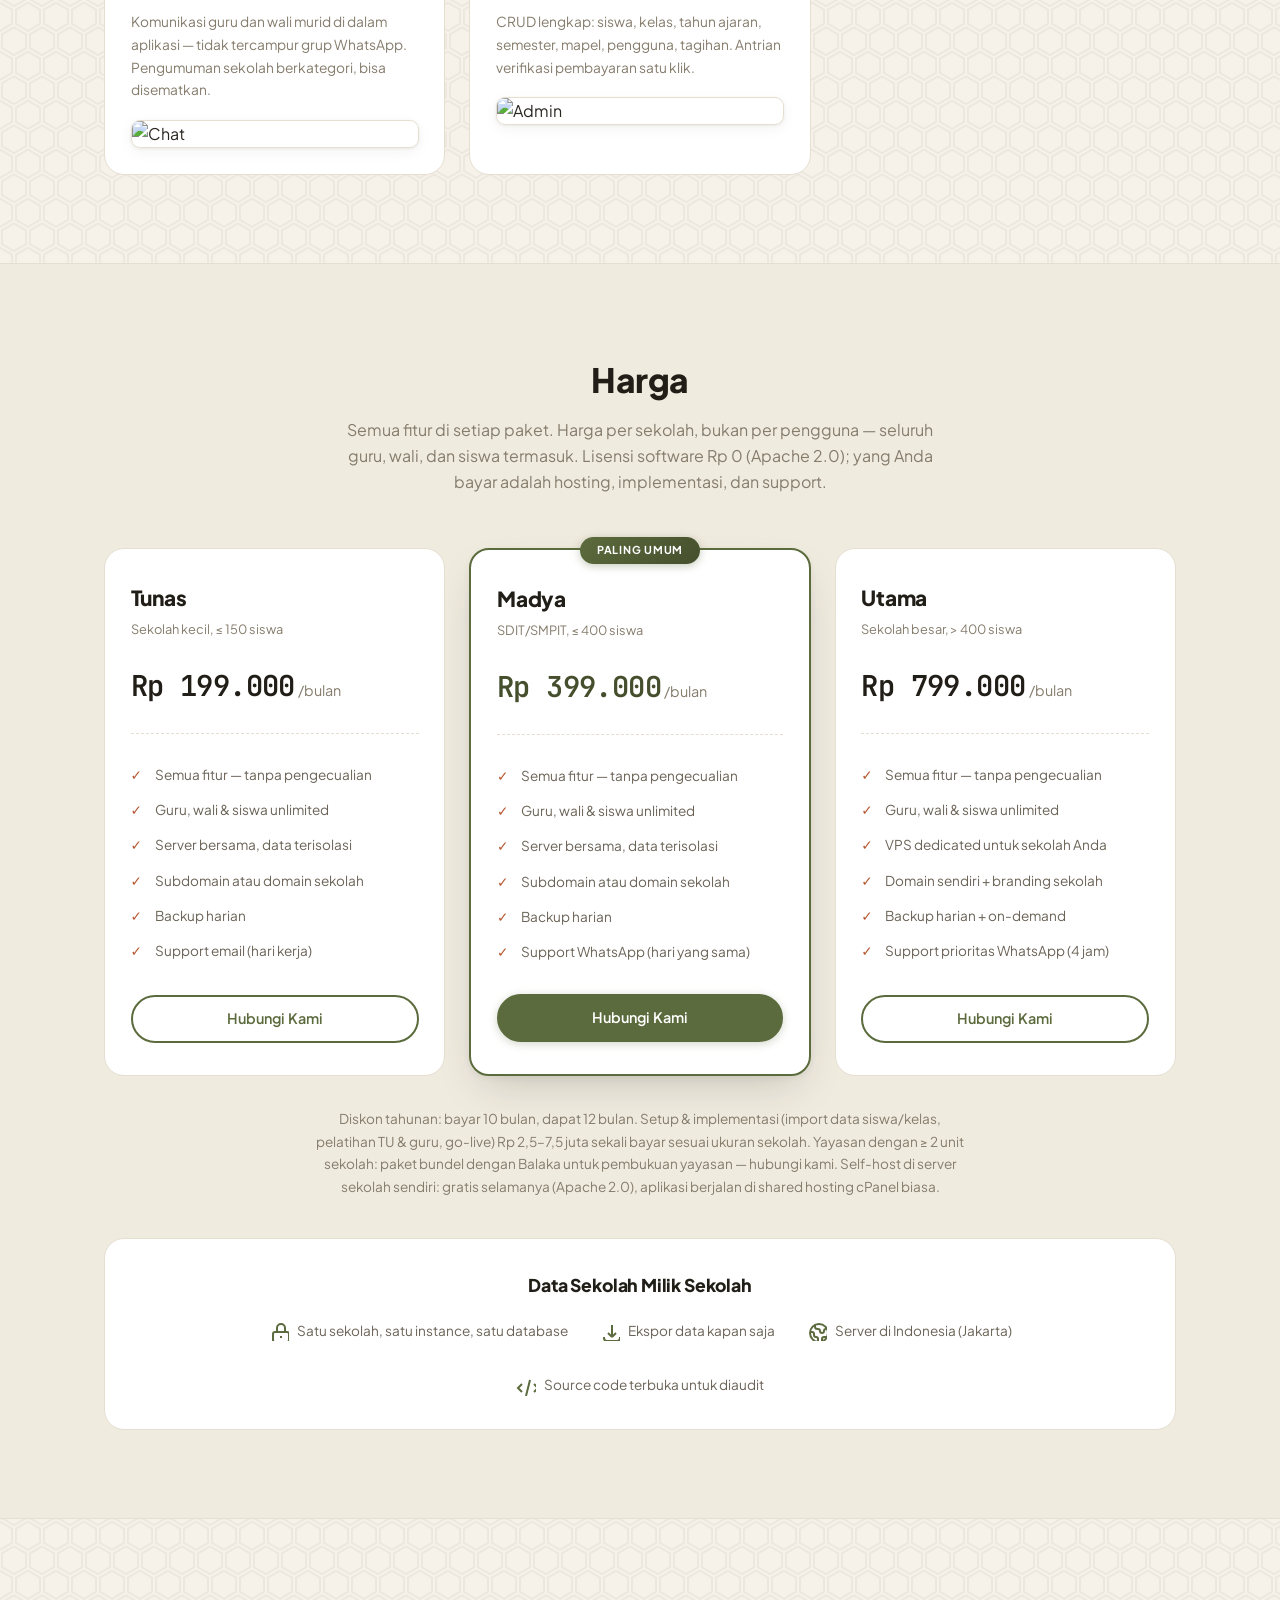
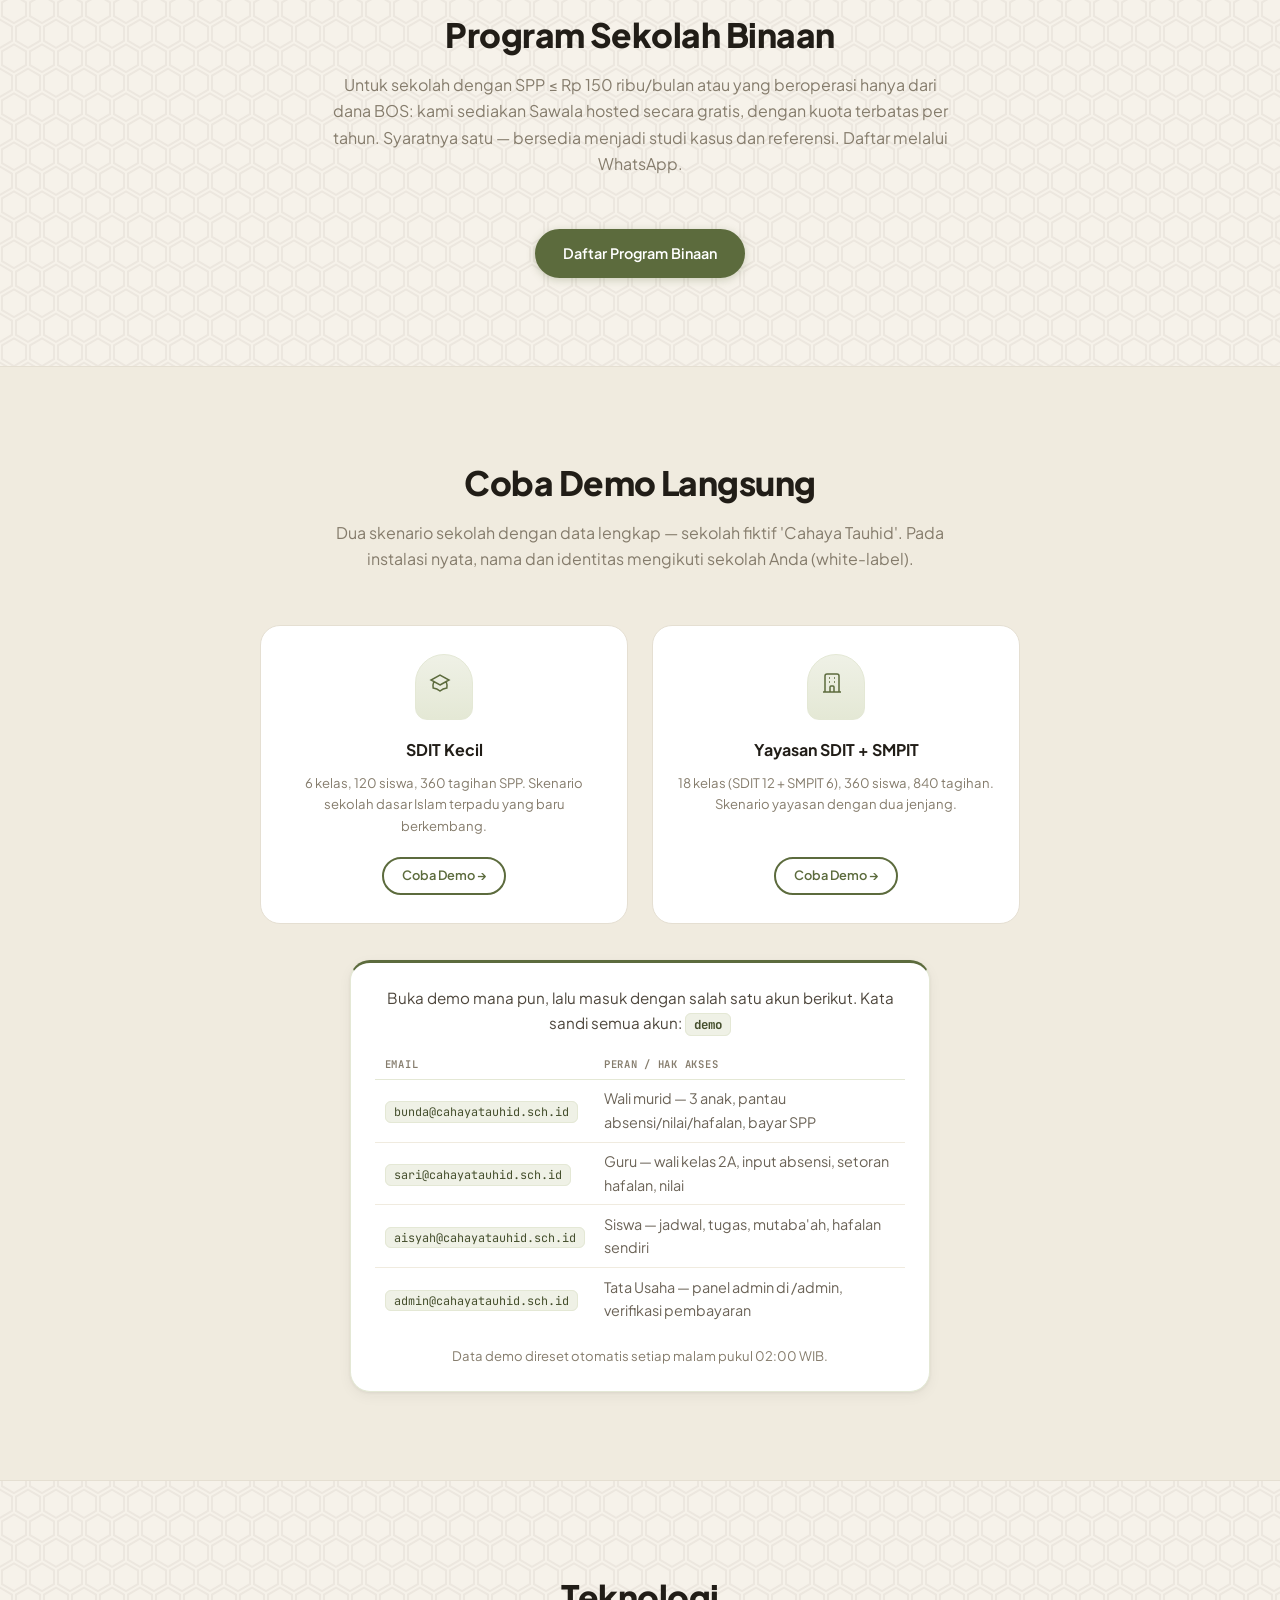
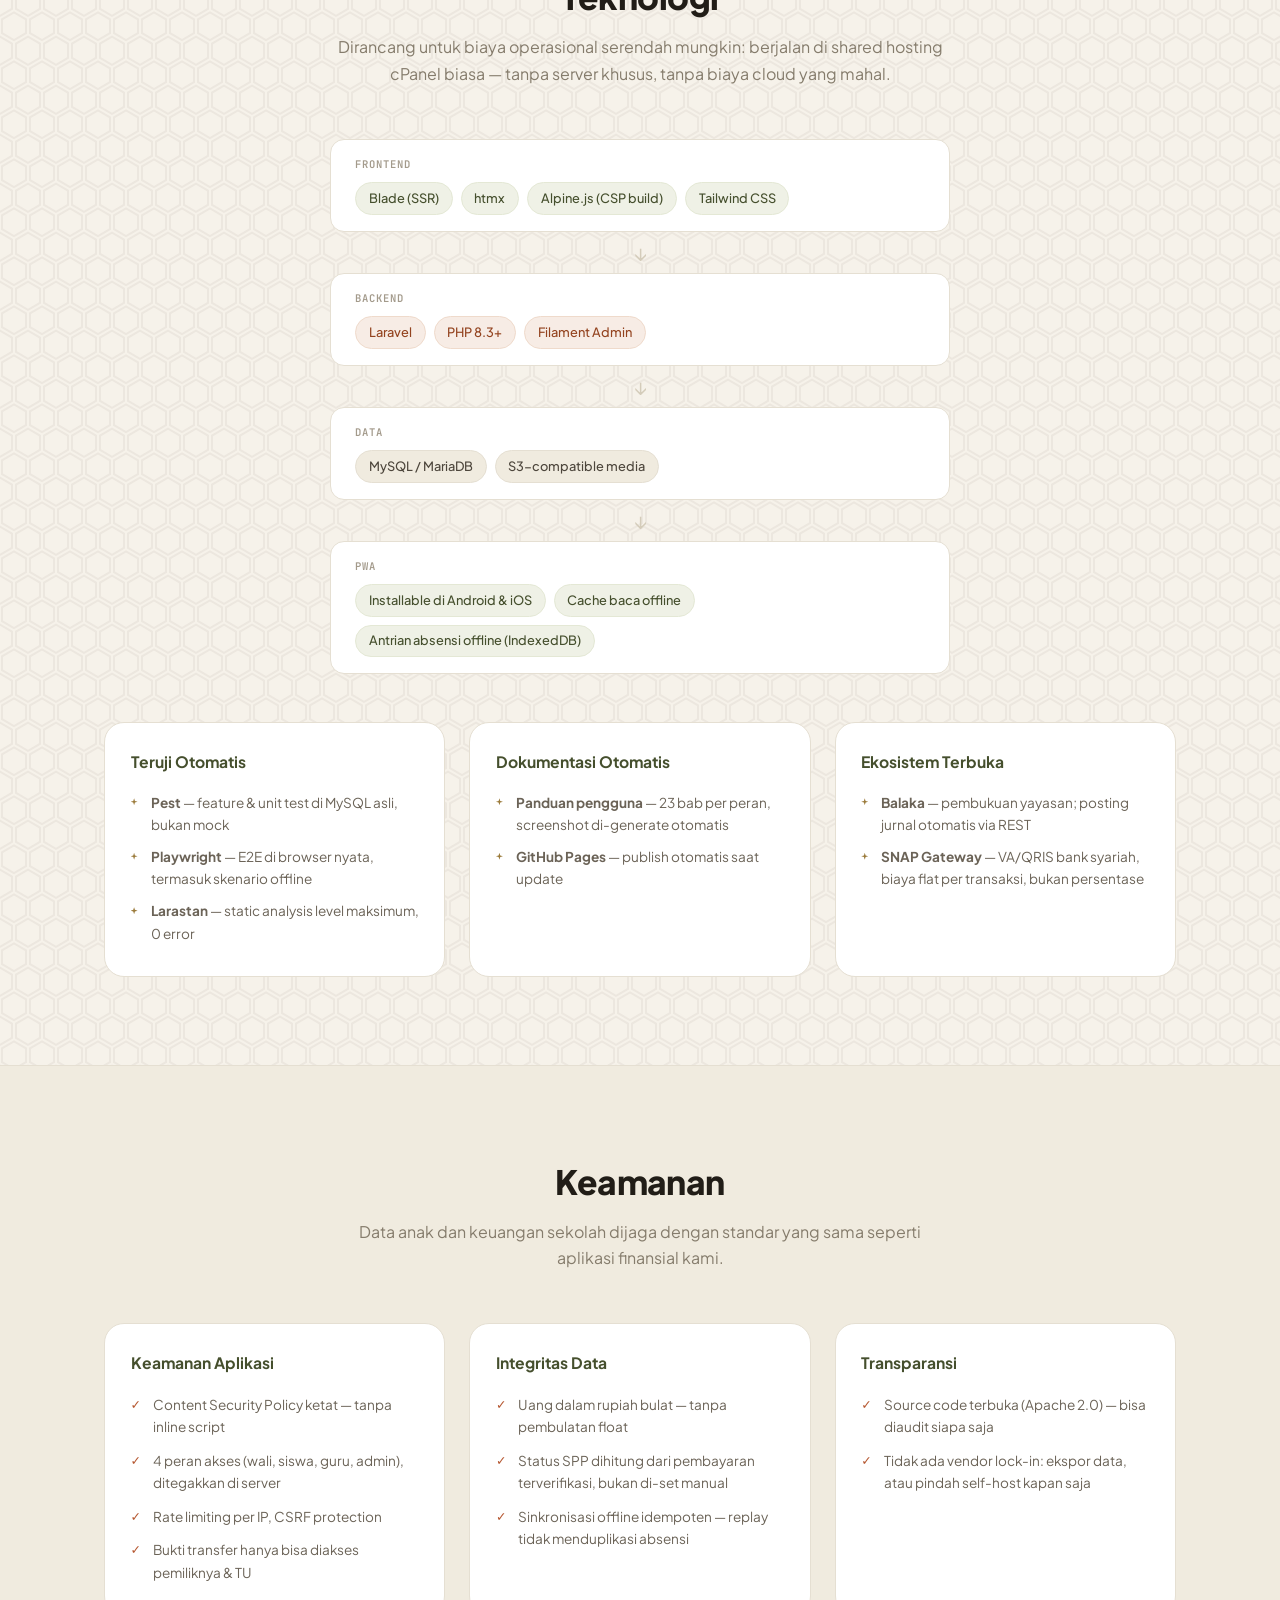
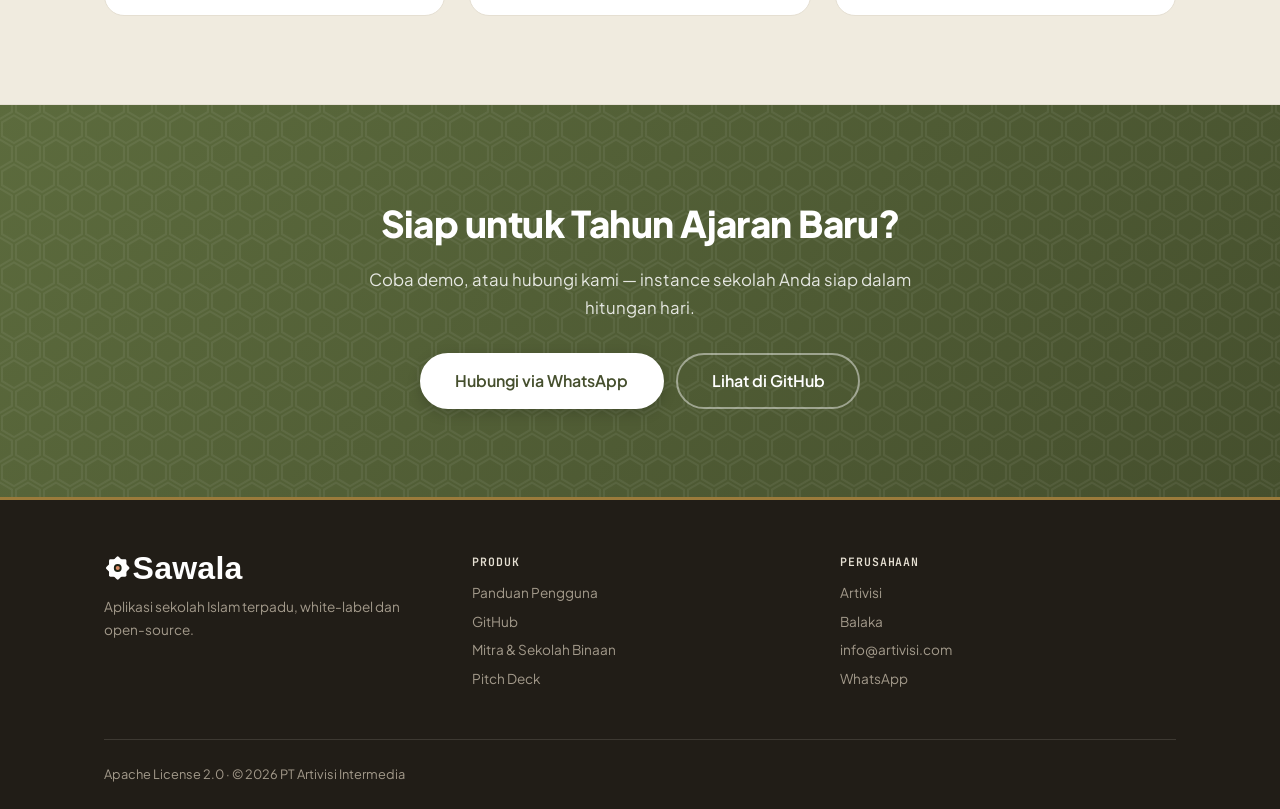
==== commit f514cb66: "Revamp UI on product design tokens — warm inks, olive/gold, mihrab motif The old stylesheet mixed th" ====
--- a/index.html
+++ b/index.html
@@ -8,7 +8,7 @@
 <link rel="icon" type="image/svg+xml" href="favicon.svg">
 <link rel="preconnect" href="https://fonts.googleapis.com">
 <link rel="preconnect" href="https://fonts.gstatic.com" crossorigin>
-<link href="https://fonts.googleapis.com/css2?family=Plus+Jakarta+Sans:wght@400;500;600;700&display=swap" rel="stylesheet">
+<link href="https://fonts.googleapis.com/css2?family=Plus+Jakarta+Sans:wght@400;500;600;700;800&family=JetBrains+Mono:wght@500;600&display=swap" rel="stylesheet">
 <link rel="stylesheet" href="style.css">
 </head>
 <body>
@@ -493,6 +493,23 @@
     if (target) target.scrollIntoView({ behavior: 'smooth', block: 'start' });
   });
 });
+
+// Scroll reveal — skipped entirely when the user prefers reduced motion
+if (matchMedia('(prefers-reduced-motion: no-preference)').matches && 'IntersectionObserver' in window) {
+  const io = new IntersectionObserver(entries => {
+    entries.forEach(e => {
+      if (e.isIntersecting) { e.target.classList.add('in'); io.unobserve(e.target); }
+    });
+  }, { rootMargin: '0px 0px -8% 0px' });
+  document.querySelectorAll(
+    '.feature-card, .pricing-card, .industry-card, .tech-card, .security-card, .arch-layer, .demo-creds, .pricing-data-sovereignty'
+  ).forEach(el => {
+    const i = [...el.parentElement.children].indexOf(el);
+    el.style.setProperty('--reveal-delay', Math.min(i * 40, 200) + 'ms');
+    el.classList.add('reveal');
+    io.observe(el);
+  });
+}
 </script>
 
 </body>
--- a/style.css
+++ b/style.css
@@ -1,45 +1,79 @@
-/* ===== Variables ===== */
+/* ============================================================
+   Sawala product site — olive earth-tone design system.
+   Tokens mirror the product app's design tokens (olive palette,
+   warm ink scale, mihrab-arch motif, JetBrains Mono numerals).
+   Legacy --slate-* names are kept but remapped to warm inks so
+   page-level styles keep working.
+   ============================================================ */
 :root {
+  /* Brand */
   --brand: #5C6B3D;
   --brand-light: #74874E;
   --brand-dark: #454F2D;
-  --brand-50: #eff1e6;
-  --brand-100: #e4e8d5;
+  --brand-50: #EFF1E6;
+  --brand-100: #E4E8D5;
   --accent: #B5562F;
   --accent-dark: #93431F;
-
-  --slate-50: #f8fafc;
-  --slate-100: #f1f5f9;
-  --slate-200: #e2e8f0;
-  --slate-300: #cbd5e1;
-  --slate-400: #94a3b8;
-  --slate-500: #64748b;
-  --slate-600: #475569;
-  --slate-700: #334155;
-  --slate-800: #1e293b;
-  --slate-900: #0f172a;
-
-  --radius: 12px;
-  --radius-sm: 8px;
-  --shadow: 0 1px 3px rgba(0,0,0,0.08), 0 1px 2px rgba(0,0,0,0.04);
-  --shadow-lg: 0 4px 12px rgba(0,0,0,0.1), 0 2px 4px rgba(0,0,0,0.06);
-}
-
-/* ===== Reset ===== */
+  --gold: #9B7B3B;
+
+  /* Surfaces */
+  --bg: #F6F2EA;
+  --surface: #FFFFFF;
+  --surface-alt: #F0EBDF;
+  --line: #E5DFD2;
+
+  /* Warm ink scale (legacy slate names) */
+  --slate-50: #FBF9F4;
+  --slate-100: #F0EBDF;
+  --slate-200: #E5DFD2;
+  --slate-300: #D4CCBA;
+  --slate-400: #A39A8B;
+  --slate-500: #857C6C;
+  --slate-600: #6B6357;
+  --slate-700: #4D463C;
+  --slate-800: #2A2620;
+  --slate-900: #211D17;
+
+  /* Type */
+  --font-sans: 'Plus Jakarta Sans', system-ui, -apple-system, sans-serif;
+  --font-mono: 'JetBrains Mono', ui-monospace, SFMono-Regular, Menlo, Consolas, monospace;
+
+  /* Shape & depth (warm-tinted shadows) */
+  --radius-lg: 20px;
+  --radius: 14px;
+  --radius-sm: 9px;
+  --shadow: 0 1px 3px rgba(42,38,32,0.07), 0 4px 14px rgba(42,38,32,0.05);
+  --shadow-lg: 0 2px 6px rgba(42,38,32,0.06), 0 18px 44px -14px rgba(42,38,32,0.22);
+}
+
+/* ===== Reset & base ===== */
 *, *::before, *::after { box-sizing: border-box; margin: 0; padding: 0; }
 html { scroll-behavior: smooth; scroll-padding-top: 5rem; }
 body {
-  font-family: 'Plus Jakarta Sans', system-ui, -apple-system, sans-serif;
+  font-family: var(--font-sans);
   color: var(--slate-800);
-  line-height: 1.6;
-  background-color: #faf8f3;
-  background-image: url("data:image/svg+xml,%3Csvg xmlns='http://www.w3.org/2000/svg' width='28' height='49' viewBox='0 0 28 49'%3E%3Cg fill-rule='evenodd'%3E%3Cg fill='%23a39a8b' fill-opacity='0.15'%3E%3Cpath d='M13.99 9.25l13 7.5v15l-13 7.5L1 31.75v-15l12.99-7.5zM3 17.9v12.7l10.99 6.34 11-6.35V17.9l-11-6.34L3 17.9zM0 15l12.98-7.5V0h-2v6.35L0 12.69v2.3zm0 18.5L12.98 41v8h-2v-6.85L0 35.81v-2.3zM15 0v7.5L27.99 15H28v-2.31h-.01L17 6.35V0h-2zm0 49v-8l12.99-7.5H28v2.31h-.01L17 42.15V49h-2z'/%3E%3C/g%3E%3C/g%3E%3C/svg%3E");
+  line-height: 1.65;
+  background-color: var(--bg);
+  background-image: url("data:image/svg+xml,%3Csvg xmlns='http://www.w3.org/2000/svg' width='28' height='49' viewBox='0 0 28 49'%3E%3Cg fill-rule='evenodd'%3E%3Cg fill='%23a39a8b' fill-opacity='0.12'%3E%3Cpath d='M13.99 9.25l13 7.5v15l-13 7.5L1 31.75v-15l12.99-7.5zM3 17.9v12.7l10.99 6.34 11-6.35V17.9l-11-6.34L3 17.9zM0 15l12.98-7.5V0h-2v6.35L0 12.69v2.3zm0 18.5L12.98 41v8h-2v-6.85L0 35.81v-2.3zM15 0v7.5L27.99 15H28v-2.31h-.01L17 6.35V0h-2zm0 49v-8l12.99-7.5H28v2.31h-.01L17 42.15V49h-2z'/%3E%3C/g%3E%3C/g%3E%3C/svg%3E");
   -webkit-font-smoothing: antialiased;
+  text-rendering: optimizeLegibility;
 }
 img { max-width: 100%; height: auto; display: block; }
 a { color: var(--brand); text-decoration: none; }
 a:hover { color: var(--brand-light); }
 ul { list-style: none; }
+::selection { background: var(--brand-100); color: var(--slate-900); }
+
+/* Accessibility: visible focus, calm motion on request */
+:focus-visible {
+  outline: 2px solid var(--brand);
+  outline-offset: 2px;
+  border-radius: var(--radius-sm);
+}
+@media (prefers-reduced-motion: reduce) {
+  html { scroll-behavior: auto; }
+  *, *::before, *::after { transition: none !important; animation: none !important; }
+}
 
 /* ===== Layout ===== */
 .container {
@@ -53,45 +87,55 @@
   display: inline-flex;
   align-items: center;
   justify-content: center;
-  padding: 0.625rem 1.5rem;
-  border-radius: var(--radius-sm);
+  padding: 0.65rem 1.6rem;
+  border-radius: 999px;
   font-family: inherit;
   font-size: 0.9rem;
   font-weight: 600;
   cursor: pointer;
-  transition: all 0.15s ease;
+  transition: background-color 0.2s ease, border-color 0.2s ease, color 0.2s ease,
+              box-shadow 0.2s ease, transform 0.2s ease;
   border: 2px solid transparent;
 }
+.btn:active { transform: translateY(1px); }
 .btn-primary {
   background: var(--brand);
   color: white;
   border-color: var(--brand);
-}
-.btn-primary:hover { background: var(--brand-light); border-color: var(--brand-light); color: white; }
+  box-shadow: 0 2px 8px rgba(92,107,61,0.28);
+}
+.btn-primary:hover {
+  background: var(--brand-light);
+  border-color: var(--brand-light);
+  color: white;
+  box-shadow: 0 4px 14px rgba(92,107,61,0.34);
+}
 .btn-outline {
   background: transparent;
   color: var(--brand);
   border-color: var(--brand);
 }
-.btn-outline:hover { background: var(--brand-50); color: var(--brand); }
-.btn-sm { padding: 0.375rem 1rem; font-size: 0.8rem; }
-.btn-lg { padding: 0.75rem 2rem; font-size: 1rem; }
+.btn-outline:hover { background: var(--brand-50); color: var(--brand-dark); }
+.btn-sm { padding: 0.4rem 1.1rem; font-size: 0.8rem; }
+.btn-lg { padding: 0.8rem 2.1rem; font-size: 1rem; }
 
 /* ===== Nav ===== */
 .nav {
   position: sticky;
   top: 0;
   z-index: 100;
-  background: white;
-  border-bottom: 1px solid var(--slate-200);
+  background: rgba(246,242,234,0.86);
+  -webkit-backdrop-filter: blur(10px);
+  backdrop-filter: blur(10px);
+  border-bottom: 1px solid var(--line);
 }
 .nav-inner {
   display: flex;
   align-items: center;
   justify-content: space-between;
-  height: 4rem;
-}
-.nav-logo img { height: 28px; }
+  height: 4.25rem;
+}
+.nav-logo img { height: 30px; }
 .nav-logo .logo-dark { display: none; }
 .nav-links {
   display: flex;
@@ -102,37 +146,54 @@
   font-size: 0.875rem;
   font-weight: 500;
   color: var(--slate-600);
-}
-.nav-links a:not(.btn):hover { color: var(--brand); }
+  position: relative;
+  padding: 0.25rem 0;
+}
+.nav-links a:not(.btn)::after {
+  content: '';
+  position: absolute;
+  left: 0; right: 100%;
+  bottom: 0;
+  height: 2px;
+  border-radius: 2px;
+  background: var(--brand);
+  transition: right 0.25s ease;
+}
+.nav-links a:not(.btn):hover { color: var(--brand-dark); }
+.nav-links a:not(.btn):hover::after { right: 0; }
 .nav-menu-btn {
   display: none;
   background: none;
   border: none;
   cursor: pointer;
   color: var(--slate-600);
-}
+  padding: 0.5rem;
+  border-radius: var(--radius-sm);
+}
+.nav-menu-btn:hover { background: var(--surface-alt); }
 .nav-mobile {
   display: none;
   flex-direction: column;
-  padding: 1rem 1.5rem;
-  border-top: 1px solid var(--slate-200);
-  background: white;
+  padding: 1rem 1.5rem 1.25rem;
+  border-top: 1px solid var(--line);
+  background: var(--bg);
 }
 .nav-mobile.open { display: flex; }
-.nav-mobile a { padding: 0.5rem 0; font-size: 0.9rem; color: var(--slate-600); }
+.nav-mobile a { padding: 0.6rem 0; font-size: 0.95rem; color: var(--slate-600); }
 .lang-toggle {
-  background: var(--slate-100);
-  border: 1px solid var(--slate-200);
-  border-radius: var(--radius-sm);
-  padding: 0.25rem 0.75rem;
-  font-size: 0.75rem;
-  font-weight: 600;
-  font-family: inherit;
+  background: var(--surface);
+  border: 1px solid var(--line);
+  border-radius: 999px;
+  padding: 0.3rem 0.85rem;
+  font-size: 0.72rem;
+  font-weight: 700;
+  font-family: var(--font-mono);
   color: var(--slate-600);
   cursor: pointer;
   letter-spacing: 0.05em;
-}
-.lang-toggle:hover { background: var(--slate-200); }
+  transition: background-color 0.2s ease, color 0.2s ease;
+}
+.lang-toggle:hover { background: var(--surface-alt); color: var(--slate-800); }
 
 @media (max-width: 768px) {
   .nav-links { display: none; }
@@ -141,21 +202,33 @@
 
 /* ===== Hero ===== */
 .hero {
-  padding: 4rem 0 3rem;
-  background: linear-gradient(135deg, var(--brand-50) 0%, #faf8f3 60%);
+  position: relative;
+  padding: 5rem 0 4rem;
+  overflow: hidden;
+}
+.hero::before {
+  content: '';
+  position: absolute;
+  inset: 0;
+  background:
+    radial-gradient(640px 420px at 12% 0%, rgba(228,232,213,0.9) 0%, rgba(228,232,213,0) 70%),
+    radial-gradient(560px 380px at 95% 15%, rgba(155,123,59,0.14) 0%, rgba(155,123,59,0) 70%);
+  pointer-events: none;
 }
 .hero-inner {
+  position: relative;
   display: grid;
   grid-template-columns: 1fr 1.2fr;
-  gap: 3rem;
+  gap: 3.5rem;
   align-items: center;
 }
 .hero h1 {
-  font-size: 2.5rem;
-  font-weight: 700;
-  line-height: 1.2;
+  font-size: clamp(2.3rem, 4.5vw, 3.3rem);
+  font-weight: 800;
+  line-height: 1.12;
+  letter-spacing: -0.02em;
   color: var(--slate-900);
-  margin-bottom: 1rem;
+  margin-bottom: 1.25rem;
 }
 .hero-sub {
   font-size: 1.1rem;
@@ -164,35 +237,54 @@
   max-width: 500px;
 }
 .hero-actions { display: flex; gap: 0.75rem; flex-wrap: wrap; }
+.hero-screenshot { position: relative; }
+.hero-screenshot::before {
+  /* mihrab-arch glow behind the screenshot */
+  content: '';
+  position: absolute;
+  inset: -2rem -1.5rem auto;
+  height: 75%;
+  background: linear-gradient(180deg, rgba(92,107,61,0.14) 0%, rgba(92,107,61,0) 100%);
+  border-radius: 50% 50% 0 0 / 38% 38% 0 0;
+  pointer-events: none;
+}
 .hero-screenshot img {
-  border-radius: var(--radius);
+  position: relative;
+  border-radius: var(--radius-lg);
   box-shadow: var(--shadow-lg);
-  border: 1px solid var(--slate-200);
+  border: 1px solid var(--line);
+  outline: 6px solid rgba(255,255,255,0.55);
 }
 
 @media (max-width: 768px) {
-  .hero-inner { grid-template-columns: 1fr; text-align: center; }
-  .hero h1 { font-size: 1.75rem; }
+  .hero { padding: 3rem 0 2.5rem; }
+  .hero-inner { grid-template-columns: 1fr; gap: 2.25rem; text-align: center; }
+  .hero h1 { font-size: 1.9rem; }
   .hero-sub { margin-left: auto; margin-right: auto; }
   .hero-actions { justify-content: center; }
   .hero-screenshot { order: -1; }
 }
 
 /* ===== Sections ===== */
-.section { padding: 5rem 0; }
-.section-alt { background: #f5f5f0; }
+.section { padding: 5.5rem 0; }
+.section-alt {
+  background: var(--surface-alt);
+  border-top: 1px solid var(--line);
+  border-bottom: 1px solid var(--line);
+}
 .section-title {
-  font-size: 1.75rem;
-  font-weight: 700;
+  font-size: clamp(1.6rem, 3vw, 2.1rem);
+  font-weight: 800;
+  letter-spacing: -0.015em;
   color: var(--slate-900);
   text-align: center;
-  margin-bottom: 0.5rem;
+  margin-bottom: 0.6rem;
 }
 .section-sub {
   text-align: center;
   color: var(--slate-500);
-  max-width: 600px;
-  margin: 0 auto 3rem;
+  max-width: 620px;
+  margin: 0 auto 3.25rem;
 }
 
 /* ===== Features Grid ===== */
@@ -202,117 +294,134 @@
   gap: 1.5rem;
 }
 .feature-card {
-  background: white;
-  border: 1px solid var(--slate-200);
-  border-radius: var(--radius);
-  padding: 1.5rem;
-  transition: box-shadow 0.2s ease;
-}
-.feature-card:hover { box-shadow: var(--shadow-lg); }
+  background: var(--surface);
+  border: 1px solid var(--line);
+  border-radius: var(--radius-lg);
+  padding: 1.6rem;
+  transition: box-shadow 0.25s ease, transform 0.25s ease, border-color 0.25s ease;
+}
+.feature-card:hover {
+  box-shadow: var(--shadow-lg);
+  transform: translateY(-3px);
+  border-color: var(--brand-100);
+}
 .feature-icon {
-  width: 44px;
-  height: 44px;
-  background: var(--brand-50);
-  border-radius: 10px;
+  /* mihrab arch: rounded top, squared base */
+  width: 48px;
+  height: 54px;
+  background: linear-gradient(180deg, var(--brand-50) 0%, var(--brand-100) 100%);
+  border: 1px solid var(--brand-100);
+  border-radius: 24px 24px 10px 10px;
   display: flex;
   align-items: center;
   justify-content: center;
-  margin-bottom: 1rem;
+  margin-bottom: 1.1rem;
   color: var(--brand);
 }
 .feature-card h3 {
-  font-size: 1rem;
-  font-weight: 600;
+  font-size: 1.02rem;
+  font-weight: 700;
+  letter-spacing: -0.01em;
   margin-bottom: 0.5rem;
   color: var(--slate-900);
 }
 .feature-card > p {
-  font-size: 0.85rem;
+  font-size: 0.86rem;
   color: var(--slate-500);
-  margin-bottom: 1rem;
+  margin-bottom: 1.1rem;
 }
 .feature-screenshot {
   border-radius: var(--radius-sm);
-  border: 1px solid var(--slate-200);
+  border: 1px solid var(--line);
   box-shadow: var(--shadow);
 }
 
 @media (max-width: 900px) { .features-grid { grid-template-columns: repeat(2, 1fr); } }
 @media (max-width: 600px) { .features-grid { grid-template-columns: 1fr; } }
 
-/* ===== Industry Grid ===== */
+/* ===== Industry / demo cards ===== */
 .industry-grid {
   display: grid;
   grid-template-columns: repeat(4, 1fr);
   gap: 1.5rem;
 }
 .industry-card {
-  background: white;
-  border: 1px solid var(--slate-200);
-  border-radius: var(--radius);
-  padding: 1.5rem;
+  background: var(--surface);
+  border: 1px solid var(--line);
+  border-radius: var(--radius-lg);
+  padding: 1.75rem 1.5rem;
   text-align: center;
   display: flex;
   flex-direction: column;
+  transition: box-shadow 0.25s ease, transform 0.25s ease, border-color 0.25s ease;
+}
+.industry-card:hover {
+  box-shadow: var(--shadow-lg);
+  transform: translateY(-3px);
+  border-color: var(--brand-100);
 }
 /* pin the demo button to the bottom so it aligns across cards of unequal text height */
 .industry-demo { margin-top: auto; align-self: center; }
 .industry-card p { margin-bottom: 1.25rem; }
 .industry-icon {
-  width: 56px;
-  height: 56px;
-  background: var(--brand-50);
-  border-radius: 14px;
+  width: 58px;
+  height: 66px;
+  background: linear-gradient(180deg, var(--brand-50) 0%, var(--brand-100) 100%);
+  border: 1px solid var(--brand-100);
+  border-radius: 29px 29px 12px 12px;
   display: flex;
   align-items: center;
   justify-content: center;
-  margin: 0 auto 1rem;
+  margin: 0 auto 1.1rem;
   color: var(--brand);
 }
 .industry-card h3 {
-  font-size: 0.95rem;
-  font-weight: 600;
+  font-size: 1rem;
+  font-weight: 700;
   margin-bottom: 0.5rem;
+  color: var(--slate-900);
 }
 .industry-card p {
-  font-size: 0.8rem;
+  font-size: 0.82rem;
   color: var(--slate-500);
 }
 
 @media (max-width: 768px) { .industry-grid { grid-template-columns: repeat(2, 1fr); } }
-@media (max-width: 480px) { .industry-grid { grid-template-columns: 1fr; } }
+@media (max-width: 480px) { .industry-grid { grid-template-columns: 1fr !important; } }
 
 /* ===== Architecture Diagram ===== */
 .arch-diagram {
-  max-width: 600px;
+  max-width: 620px;
   margin: 0 auto 3rem;
 }
 .arch-layer {
-  background: white;
-  border: 1px solid var(--slate-200);
+  background: var(--surface);
+  border: 1px solid var(--line);
   border-radius: var(--radius);
   padding: 1rem 1.5rem;
 }
 .arch-label {
-  font-size: 0.7rem;
+  font-family: var(--font-mono);
+  font-size: 0.66rem;
   font-weight: 600;
   text-transform: uppercase;
-  letter-spacing: 0.08em;
+  letter-spacing: 0.1em;
   color: var(--slate-400);
-  margin-bottom: 0.5rem;
+  margin-bottom: 0.55rem;
 }
 .arch-items { display: flex; flex-wrap: wrap; gap: 0.5rem; }
 .arch-badge {
   display: inline-block;
-  padding: 0.3rem 0.75rem;
-  border-radius: 6px;
+  padding: 0.3rem 0.8rem;
+  border-radius: 999px;
   font-size: 0.8rem;
   font-weight: 500;
   background: var(--brand-50);
-  color: var(--brand);
-}
-.arch-badge.accent { background: #f7ece5; color: var(--accent-dark); }
-.arch-badge.dark { background: var(--slate-100); color: var(--slate-700); }
+  border: 1px solid var(--brand-100);
+  color: var(--brand-dark);
+}
+.arch-badge.accent { background: #F7ECE5; border-color: #EFDACB; color: var(--accent-dark); }
+.arch-badge.dark { background: var(--surface-alt); border-color: var(--line); color: var(--slate-700); }
 .arch-arrow {
   text-align: center;
   color: var(--slate-300);
@@ -327,16 +436,16 @@
   gap: 1.5rem;
 }
 .tech-card {
-  background: white;
-  border: 1px solid var(--slate-200);
-  border-radius: var(--radius);
-  padding: 1.5rem;
+  background: var(--surface);
+  border: 1px solid var(--line);
+  border-radius: var(--radius-lg);
+  padding: 1.6rem;
 }
 .tech-card h3 {
-  font-size: 0.95rem;
-  font-weight: 600;
+  font-size: 0.98rem;
+  font-weight: 700;
   margin-bottom: 0.75rem;
-  color: var(--brand);
+  color: var(--brand-dark);
 }
 .tech-card ul { padding-left: 0; }
 .tech-card li {
@@ -350,12 +459,12 @@
   content: '';
   position: absolute;
   left: 0;
-  top: 0.7rem;
-  width: 6px;
-  height: 6px;
-  border-radius: 50%;
-  background: var(--brand);
-  opacity: 0.4;
+  top: 0.72rem;
+  width: 7px;
+  height: 7px;
+  /* 8-point star bullet */
+  background: var(--gold);
+  clip-path: polygon(50% 0%, 62% 38%, 100% 50%, 62% 62%, 50% 100%, 38% 62%, 0% 50%, 38% 38%);
 }
 
 @media (max-width: 768px) { .tech-grid { grid-template-columns: 1fr; } }
@@ -367,22 +476,22 @@
   gap: 1.5rem;
 }
 .security-card {
-  background: white;
-  border: 1px solid var(--slate-200);
-  border-radius: var(--radius);
-  padding: 1.5rem;
+  background: var(--surface);
+  border: 1px solid var(--line);
+  border-radius: var(--radius-lg);
+  padding: 1.6rem;
 }
 .security-card h3 {
-  font-size: 0.95rem;
-  font-weight: 600;
-  color: var(--brand);
+  font-size: 0.98rem;
+  font-weight: 700;
+  color: var(--brand-dark);
   margin-bottom: 0.75rem;
 }
 .security-card li {
   font-size: 0.85rem;
   color: var(--slate-600);
   padding: 0.35rem 0;
-  padding-left: 1.25rem;
+  padding-left: 1.4rem;
   position: relative;
 }
 .security-card li::before {
@@ -391,7 +500,7 @@
   left: 0;
   color: var(--accent);
   font-weight: 700;
-  font-size: 0.75rem;
+  font-size: 0.78rem;
 }
 .badges {
   display: flex;
@@ -407,56 +516,70 @@
   display: grid;
   grid-template-columns: repeat(3, 1fr);
   gap: 1.5rem;
+  align-items: stretch;
   margin-bottom: 2rem;
 }
 .pricing-card {
-  background: white;
-  border: 1px solid var(--slate-200);
-  border-radius: var(--radius);
-  padding: 2rem 1.5rem;
+  background: var(--surface);
+  border: 1px solid var(--line);
+  border-radius: var(--radius-lg);
+  padding: 2rem 1.6rem;
   display: flex;
   flex-direction: column;
   position: relative;
-}
+  transition: box-shadow 0.25s ease, transform 0.25s ease;
+}
+.pricing-card:hover { box-shadow: var(--shadow-lg); transform: translateY(-3px); }
 .pricing-card-featured {
-  border-color: var(--brand);
-  border-width: 2px;
+  border: 2px solid var(--brand);
   box-shadow: var(--shadow-lg);
+}
+@media (min-width: 901px) {
+  .pricing-card-featured { transform: translateY(-8px); }
+  .pricing-card-featured:hover { transform: translateY(-11px); }
 }
 .pricing-badge {
   position: absolute;
-  top: -12px;
+  top: -13px;
   left: 50%;
   transform: translateX(-50%);
-  background: var(--brand);
+  background: linear-gradient(135deg, var(--brand) 0%, var(--brand-dark) 100%);
   color: white;
-  font-size: 0.7rem;
-  font-weight: 600;
-  padding: 0.25rem 1rem;
-  border-radius: 20px;
+  font-size: 0.68rem;
+  font-weight: 700;
+  padding: 0.28rem 1.05rem;
+  border-radius: 999px;
   white-space: nowrap;
   text-transform: uppercase;
-  letter-spacing: 0.05em;
+  letter-spacing: 0.07em;
+  box-shadow: 0 2px 8px rgba(92,107,61,0.35);
 }
 .pricing-header h3 {
-  font-size: 1.25rem;
-  font-weight: 700;
+  font-size: 1.3rem;
+  font-weight: 800;
+  letter-spacing: -0.01em;
   color: var(--slate-900);
   margin-bottom: 0.25rem;
 }
 .pricing-target {
   font-size: 0.8rem;
   color: var(--slate-500);
-  margin-bottom: 1.25rem;
+  margin-bottom: 1.4rem;
 }
 .pricing-price {
   margin-bottom: 1.5rem;
+  padding-bottom: 1.4rem;
+  border-bottom: 1px dashed var(--line);
 }
 .pricing-amount {
-  font-size: 1.75rem;
-  font-weight: 700;
+  font-family: var(--font-mono);
+  font-size: 1.8rem;
+  font-weight: 600;
+  letter-spacing: -0.02em;
+  font-variant-numeric: tabular-nums;
   color: var(--slate-900);
 }
+.pricing-card-featured .pricing-amount { color: var(--brand-dark); }
 .pricing-period {
   font-size: 0.9rem;
   color: var(--slate-500);
@@ -483,7 +606,7 @@
   font-size: 0.85rem;
 }
 .btn-block {
-  display: block;
+  display: flex;
   width: 100%;
   text-align: center;
 }
@@ -500,15 +623,16 @@
 }
 
 .pricing-data-sovereignty {
-  background: white;
-  border: 1px solid var(--slate-200);
-  border-radius: var(--radius);
+  background: var(--surface);
+  border: 1px solid var(--line);
+  border-radius: var(--radius-lg);
   padding: 2rem;
   text-align: center;
 }
 .pricing-data-sovereignty h3 {
   font-size: 1.1rem;
-  font-weight: 700;
+  font-weight: 800;
+  letter-spacing: -0.01em;
   color: var(--slate-900);
   margin-bottom: 1.25rem;
 }
@@ -532,11 +656,11 @@
   color: var(--brand);
 }
 
-/* Pricing Form */
+/* Pricing form (kept for page-level reuse) */
 .pricing-form-wrapper {
-  background: white;
-  border: 1px solid var(--slate-200);
-  border-radius: var(--radius);
+  background: var(--surface);
+  border: 1px solid var(--line);
+  border-radius: var(--radius-lg);
   padding: 2rem;
   margin-top: 2rem;
   max-width: 640px;
@@ -584,23 +708,79 @@
   font-family: inherit;
   font-size: 0.875rem;
   color: var(--slate-800);
-  background: white;
-  transition: border-color 0.15s ease;
+  background: var(--surface);
+  transition: border-color 0.15s ease, box-shadow 0.15s ease;
 }
 .form-group input:focus,
 .form-group select:focus {
   outline: none;
   border-color: var(--brand);
-  box-shadow: 0 0 0 3px var(--brand-50);
+  box-shadow: 0 0 0 3px var(--brand-100);
 }
 .form-group input::placeholder {
   color: var(--slate-400);
 }
 
-@media (max-width: 900px) { .pricing-grid { grid-template-columns: 1fr; max-width: 400px; margin-left: auto; margin-right: auto; } }
+@media (max-width: 900px) {
+  .pricing-grid { grid-template-columns: 1fr; max-width: 400px; margin-left: auto; margin-right: auto; }
+}
 @media (max-width: 600px) {
   .data-points { flex-direction: column; align-items: center; }
   .form-row { grid-template-columns: 1fr; }
+}
+
+/* ===== Demo credentials card ===== */
+.demo-creds {
+  max-width: 580px;
+  margin: 2.25rem auto 0;
+  padding: 1.4rem 1.5rem 1.5rem;
+  background: var(--surface);
+  border: 1px solid var(--brand-100);
+  border-radius: var(--radius-lg);
+  border-top: 3px solid var(--brand);
+  box-shadow: var(--shadow);
+  text-align: left;
+}
+.demo-creds-lead {
+  margin: 0 0 0.9rem;
+  text-align: center;
+  color: var(--slate-700);
+  font-size: 0.95rem;
+}
+.demo-creds-table { width: 100%; border-collapse: collapse; font-size: 0.9rem; }
+.demo-creds-table th {
+  text-align: left;
+  padding: 0.35rem 0.6rem;
+  border-bottom: 1px solid var(--brand-100);
+  color: var(--slate-500);
+  font-family: var(--font-mono);
+  font-size: 0.66rem;
+  font-weight: 600;
+  text-transform: uppercase;
+  letter-spacing: 0.07em;
+}
+.demo-creds-table td {
+  padding: 0.45rem 0.6rem;
+  border-bottom: 1px solid var(--slate-100);
+  color: var(--slate-600);
+  vertical-align: middle;
+}
+.demo-creds-table tr:last-child td { border-bottom: none; }
+.demo-creds code {
+  font-family: var(--font-mono);
+  background: var(--brand-50);
+  border: 1px solid var(--brand-100);
+  border-radius: 6px;
+  padding: 0.12rem 0.5rem;
+  font-size: 0.82em;
+  color: var(--brand-dark);
+}
+.demo-creds .demo-pass { font-weight: 700; }
+.demo-creds-note {
+  margin: 0.95rem 0 0;
+  text-align: center;
+  font-size: 0.82rem;
+  color: var(--slate-500);
 }
 
 /* ===== WhatsApp Float ===== */
@@ -620,19 +800,31 @@
   transition: transform 0.2s ease, box-shadow 0.2s ease;
 }
 .wa-float:hover {
-  transform: scale(1.1);
+  transform: scale(1.08);
   box-shadow: 0 6px 16px rgba(37, 211, 102, 0.5);
 }
 
 /* ===== CTA ===== */
 .cta-section {
+  position: relative;
   background: linear-gradient(135deg, var(--brand) 0%, var(--brand-dark) 100%);
   color: white;
   text-align: center;
-}
+  overflow: hidden;
+}
+.cta-section::before {
+  /* subtle 8-point star pattern over the brand gradient */
+  content: '';
+  position: absolute;
+  inset: 0;
+  background-image: url("data:image/svg+xml,%3Csvg xmlns='http://www.w3.org/2000/svg' width='28' height='49' viewBox='0 0 28 49'%3E%3Cg fill-rule='evenodd'%3E%3Cg fill='%23ffffff' fill-opacity='0.06'%3E%3Cpath d='M13.99 9.25l13 7.5v15l-13 7.5L1 31.75v-15l12.99-7.5zM3 17.9v12.7l10.99 6.34 11-6.35V17.9l-11-6.34L3 17.9zM0 15l12.98-7.5V0h-2v6.35L0 12.69v2.3zm0 18.5L12.98 41v8h-2v-6.85L0 35.81v-2.3zM15 0v7.5L27.99 15H28v-2.31h-.01L17 6.35V0h-2zm0 49v-8l12.99-7.5H28v2.31h-.01L17 42.15V49h-2z'/%3E%3C/g%3E%3C/g%3E%3C/svg%3E");
+  pointer-events: none;
+}
+.cta-inner { position: relative; }
 .cta-inner h2 {
-  font-size: 2rem;
-  font-weight: 700;
+  font-size: clamp(1.7rem, 3.2vw, 2.3rem);
+  font-weight: 800;
+  letter-spacing: -0.015em;
   margin-bottom: 0.75rem;
 }
 .cta-inner p {
@@ -644,21 +836,23 @@
 .cta-actions { display: flex; gap: 0.75rem; justify-content: center; flex-wrap: wrap; }
 .cta-section .btn-primary {
   background: white;
-  color: var(--brand);
+  color: var(--brand-dark);
   border-color: white;
-}
-.cta-section .btn-primary:hover { background: var(--slate-100); }
+  box-shadow: 0 4px 14px rgba(0,0,0,0.18);
+}
+.cta-section .btn-primary:hover { background: var(--brand-50); border-color: var(--brand-50); color: var(--brand-dark); }
 .cta-section .btn-outline {
   color: white;
-  border-color: rgba(255,255,255,0.4);
-}
-.cta-section .btn-outline:hover { background: rgba(255,255,255,0.1); color: white; }
+  border-color: rgba(255,255,255,0.45);
+}
+.cta-section .btn-outline:hover { background: rgba(255,255,255,0.12); color: white; }
 
 /* ===== Footer ===== */
 .footer {
   background: var(--slate-900);
   color: var(--slate-400);
-  padding: 3rem 0 1.5rem;
+  padding: 3.25rem 0 1.5rem;
+  border-top: 3px solid var(--gold);
 }
 .footer-inner {
   display: grid;
@@ -678,186 +872,146 @@
 .footer-links { display: contents; }
 .footer-links > div { display: flex; flex-direction: column; gap: 0.4rem; }
 .footer-links h4 {
-  font-size: 0.8rem;
+  font-family: var(--font-mono);
+  font-size: 0.72rem;
   font-weight: 600;
   color: var(--slate-200);
   margin-bottom: 0.25rem;
   text-transform: uppercase;
-  letter-spacing: 0.05em;
+  letter-spacing: 0.08em;
 }
 .footer-links a {
   font-size: 0.85rem;
   color: var(--slate-400);
-}
-.footer-links a:hover { color: white; }
+  transition: color 0.2s ease;
+}
+.footer-links a:hover { color: var(--brand-100); }
 .footer-bottom {
   grid-column: 1 / -1;
-  border-top: 1px solid var(--slate-700);
+  border-top: 1px solid rgba(229,223,210,0.14);
   padding-top: 1.5rem;
   margin-top: 1rem;
   font-size: 0.8rem;
 }
 .footer-bottom a { color: var(--slate-400); }
-.footer-bottom a:hover { color: white; }
+.footer-bottom a:hover { color: var(--brand-100); }
 
 @media (max-width: 768px) {
   .footer-inner { grid-template-columns: 1fr; }
   .footer-links { display: grid; grid-template-columns: 1fr 1fr; gap: 1.5rem; }
 }
 
-/* ===== Dark Mode ===== */
+/* ===== Scroll reveal (JS adds .reveal, then .in; skipped under reduced motion) ===== */
+@media (prefers-reduced-motion: no-preference) {
+  .reveal {
+    opacity: 0;
+    transform: translateY(16px);
+    transition: opacity 0.55s ease, transform 0.55s ease;
+    transition-delay: var(--reveal-delay, 0ms);
+  }
+  .reveal.in { opacity: 1; transform: none; }
+}
+
+/* ===== Dark mode (warm dark, olive tinted) ===== */
 @media (prefers-color-scheme: dark) {
+  :root {
+    --bg: #161310;
+    --surface: #1F1B15;
+    --surface-alt: #1B1813;
+    --line: #322C22;
+    --brand-50: #262B17;
+    --brand-100: #333B20;
+    --slate-100: #262219;
+    --slate-200: #322C22;
+    --slate-300: #4A4335;
+    --slate-400: #807766;
+    --slate-500: #998F7C;
+    --slate-600: #AFA591;
+    --slate-700: #C9BFA9;
+    --slate-800: #E2DAC8;
+    --slate-900: #EFE9DB;
+    --shadow: 0 1px 3px rgba(0,0,0,0.3), 0 4px 14px rgba(0,0,0,0.2);
+    --shadow-lg: 0 2px 6px rgba(0,0,0,0.3), 0 18px 44px -14px rgba(0,0,0,0.55);
+  }
   body {
-    background-color: #0f1218;
-    color: #d1d8e4;
-    background-image: url("data:image/svg+xml,%3Csvg xmlns='http://www.w3.org/2000/svg' width='28' height='49' viewBox='0 0 28 49'%3E%3Cg fill-rule='evenodd'%3E%3Cg fill='%23ffffff' fill-opacity='0.04'%3E%3Cpath d='M13.99 9.25l13 7.5v15l-13 7.5L1 31.75v-15l12.99-7.5zM3 17.9v12.7l10.99 6.34 11-6.35V17.9l-11-6.34L3 17.9zM0 15l12.98-7.5V0h-2v6.35L0 12.69v2.3zm0 18.5L12.98 41v8h-2v-6.85L0 35.81v-2.3zM15 0v7.5L27.99 15H28v-2.31h-.01L17 6.35V0h-2zm0 49v-8l12.99-7.5H28v2.31h-.01L17 42.15V49h-2z'/%3E%3C/g%3E%3C/g%3E%3C/svg%3E");
+    background-image: url("data:image/svg+xml,%3Csvg xmlns='http://www.w3.org/2000/svg' width='28' height='49' viewBox='0 0 28 49'%3E%3Cg fill-rule='evenodd'%3E%3Cg fill='%23ffffff' fill-opacity='0.035'%3E%3Cpath d='M13.99 9.25l13 7.5v15l-13 7.5L1 31.75v-15l12.99-7.5zM3 17.9v12.7l10.99 6.34 11-6.35V17.9l-11-6.34L3 17.9zM0 15l12.98-7.5V0h-2v6.35L0 12.69v2.3zm0 18.5L12.98 41v8h-2v-6.85L0 35.81v-2.3zM15 0v7.5L27.99 15H28v-2.31h-.01L17 6.35V0h-2zm0 49v-8l12.99-7.5H28v2.31h-.01L17 42.15V49h-2z'/%3E%3C/g%3E%3C/g%3E%3C/svg%3E");
   }
-  a { color: #a9b87f; }
-  a:hover { color: #bcca93; }
+  a { color: #A9B87F; }
+  a:hover { color: #BCCA93; }
+  ::selection { background: #333B20; color: var(--slate-900); }
+  :focus-visible { outline-color: #A9B87F; }
 
   /* Nav */
-  .nav { background: #151921; border-color: #2a3040; }
-  .nav-mobile { background: #151921; border-color: #2a3040; }
-  .nav-links a:not(.btn) { color: #a0aab8; }
-  .nav-links a:not(.btn):hover { color: #a9b87f; }
-  .nav-menu-btn { color: #a0aab8; }
-  .lang-toggle { background: #232830; border-color: #2a3040; color: #a0aab8; }
-  .lang-toggle:hover { background: #2f3540; }
-  .btn-outline { color: #a9b87f; border-color: #a9b87f; }
-  .btn-outline:hover { background: #252b18; color: #bcca93; }
+  .nav { background: rgba(22,19,16,0.86); }
+  .nav-links a:not(.btn) { color: var(--slate-600); }
+  .nav-links a:not(.btn):hover { color: #BCCA93; }
+  .nav-links a:not(.btn)::after { background: #A9B87F; }
+  .nav-menu-btn { color: var(--slate-600); }
+  .nav-menu-btn:hover { background: var(--surface); }
+  .lang-toggle { background: var(--surface); color: var(--slate-600); }
+  .lang-toggle:hover { background: var(--slate-100); color: var(--slate-800); }
+  .btn-outline { color: #A9B87F; border-color: #74874E; }
+  .btn-outline:hover { background: var(--brand-50); color: #BCCA93; }
+  .btn-primary { box-shadow: 0 2px 10px rgba(0,0,0,0.4); }
 
   /* Nav logo: hide light, show dark */
   .nav-logo .logo-light { display: none; }
   .nav-logo .logo-dark { display: block; }
 
   /* Hero */
-  .hero { background: linear-gradient(135deg, #1d2114 0%, #0f1218 60%); }
-  .hero h1 { color: #e8ecf2; }
-  .hero-sub { color: #a0aab8; }
-  .hero-screenshot img { border-color: #2a3040; }
-
-  /* Sections */
-  .section-alt { background: #151921; }
-  .section-title { color: #e8ecf2; }
-  .section-sub { color: #8090a4; }
-
-  /* Feature cards */
-  .feature-card { background: #1a1f2b; border-color: #2a3040; }
-  .feature-icon { background: #252b18; color: #a9b87f; }
-  .feature-card h3 { color: #e8ecf2; }
-  .feature-card > p { color: #8090a4; }
-  .feature-screenshot { border-color: #2a3040; }
-
-  /* Industry cards */
-  .industry-card { background: #1a1f2b; border-color: #2a3040; }
-  .industry-icon { background: #252b18; color: #a9b87f; }
-  .industry-card p { color: #8090a4; }
+  .hero::before {
+    background:
+      radial-gradient(640px 420px at 12% 0%, rgba(51,59,32,0.55) 0%, rgba(51,59,32,0) 70%),
+      radial-gradient(560px 380px at 95% 15%, rgba(155,123,59,0.12) 0%, rgba(155,123,59,0) 70%);
+  }
+  .hero h1 { color: var(--slate-900); }
+  .hero-screenshot img { outline-color: rgba(255,255,255,0.06); }
+  .hero-screenshot::before { background: linear-gradient(180deg, rgba(116,135,78,0.16) 0%, rgba(116,135,78,0) 100%); }
+
+  /* Cards & icons */
+  .feature-card:hover,
+  .industry-card:hover { border-color: var(--brand-100); }
+  .feature-icon, .industry-icon {
+    background: linear-gradient(180deg, #262B17 0%, #2C3319 100%);
+    border-color: #333B20;
+    color: #A9B87F;
+  }
 
   /* Architecture diagram */
-  .arch-layer { background: #1a1f2b; border-color: #2a3040; }
-  .arch-label { color: #607080; }
-  .arch-badge { background: #252b18; color: #a9b87f; }
-  .arch-badge.accent { background: #2e1a12; color: #d98a64; }
-  .arch-badge.dark { background: #232830; color: #a0aab8; }
-  .arch-arrow { color: #3a4555; }
-
-  /* Tech cards */
-  .tech-card { background: #1a1f2b; border-color: #2a3040; }
-  .tech-card h3 { color: #a9b87f; }
-  .tech-card li { color: #a0aab8; }
-
-  /* Security cards */
-  .security-card { background: #1a1f2b; border-color: #2a3040; }
-  .security-card h3 { color: #a9b87f; }
-  .security-card li { color: #a0aab8; }
-
-  /* Pricing cards */
-  .pricing-card { background: #1a1f2b; border-color: #2a3040; }
-  .pricing-card-featured { border-color: #a9b87f; }
-  .pricing-header h3 { color: #e8ecf2; }
-  .pricing-target { color: #8090a4; }
-  .pricing-amount { color: #e8ecf2; }
-  .pricing-period { color: #8090a4; }
-  .pricing-features li { color: #a0aab8; }
-  .pricing-notes p { color: #8090a4; }
-  .pricing-data-sovereignty { background: #1a1f2b; border-color: #2a3040; }
-  .pricing-data-sovereignty h3 { color: #e8ecf2; }
-  .data-point { color: #a0aab8; }
-  .data-icon { color: #a9b87f; }
-  .pricing-form-wrapper { background: #1a1f2b; border-color: #2a3040; }
-  .pricing-form-wrapper h3 { color: #e8ecf2; }
-  .pricing-form-sub { color: #8090a4; }
-  .form-group label { color: #a0aab8; }
+  .arch-badge { background: var(--brand-50); border-color: var(--brand-100); color: #BCCA93; }
+  .arch-badge.accent { background: #2E1A12; border-color: #3F2417; color: #D98A64; }
+  .arch-badge.dark { background: var(--slate-100); border-color: var(--line); color: var(--slate-600); }
+  .arch-arrow { color: var(--slate-300); }
+
+  /* Tech / security */
+  .tech-card h3, .security-card h3 { color: #A9B87F; }
+  .tech-card li::before { background: #B89A5C; }
+
+  /* Pricing */
+  .pricing-card-featured { border-color: #74874E; }
+  .pricing-badge { box-shadow: 0 2px 10px rgba(0,0,0,0.4); }
+  .pricing-card-featured .pricing-amount { color: #BCCA93; }
+  .pricing-price { border-bottom-color: var(--line); }
+
+  /* Demo credentials */
+  .demo-creds { border-top-color: #74874E; }
+  .demo-creds code { color: #BCCA93; }
+
+  /* Forms */
   .form-group input,
-  .form-group select { background: #232830; border-color: #3a4555; color: #e8ecf2; }
-  .form-group input::placeholder { color: #607080; }
+  .form-group select { background: var(--slate-100); border-color: var(--slate-300); color: var(--slate-800); }
+  .form-group input::placeholder { color: var(--slate-400); }
   .form-group input:focus,
-  .form-group select:focus { border-color: #a9b87f; box-shadow: 0 0 0 3px rgba(123,138,219,0.15); }
+  .form-group select:focus { border-color: #A9B87F; box-shadow: 0 0 0 3px rgba(169,184,127,0.18); }
 
   /* CTA — keep brand gradient, just adjust outline btn */
-  .cta-section .btn-outline { color: white; border-color: rgba(255,255,255,0.4); }
-  .cta-section .btn-outline:hover { background: rgba(255,255,255,0.1); color: white; }
-
-  /* Footer — already dark, just deepen slightly to differentiate */
-  .footer { background: #080b10; }
-}
-
-/* Demo credentials card (industries section) */
-.demo-creds {
-  max-width: 580px;
-  margin: 2rem auto 0;
-  padding: 1.25rem 1.5rem 1.4rem;
-  background: var(--brand-50);
-  border: 1px solid var(--brand-100);
-  border-radius: 14px;
-  text-align: left;
-}
-.demo-creds-lead {
-  margin: 0 0 0.9rem;
-  text-align: center;
-  color: var(--slate-700);
-  font-size: 0.95rem;
-}
-.demo-creds-table { width: 100%; border-collapse: collapse; font-size: 0.9rem; }
-.demo-creds-table th {
-  text-align: left;
-  padding: 0.35rem 0.6rem;
-  border-bottom: 1px solid var(--brand-100);
-  color: var(--slate-500);
-  font-size: 0.72rem;
-  font-weight: 700;
-  text-transform: uppercase;
-  letter-spacing: 0.04em;
-}
-.demo-creds-table td {
-  padding: 0.45rem 0.6rem;
-  border-bottom: 1px solid var(--brand-100);
-  color: var(--slate-600);
-  vertical-align: middle;
-}
-.demo-creds-table tr:last-child td { border-bottom: none; }
-.demo-creds code {
-  font-family: ui-monospace, SFMono-Regular, Menlo, Consolas, monospace;
-  background: #fff;
-  border: 1px solid var(--brand-100);
-  border-radius: 6px;
-  padding: 0.12rem 0.5rem;
-  font-size: 0.85em;
-  color: var(--brand);
-}
-.demo-creds .demo-pass { font-weight: 700; }
-.demo-creds-note {
-  margin: 0.95rem 0 0;
-  text-align: center;
-  font-size: 0.82rem;
-  color: var(--slate-500);
-}
-
-@media (prefers-color-scheme: dark) {
-  .demo-creds { background: #1a1f2b; border-color: #2a3040; }
-  .demo-creds-lead { color: #c0c8d4; }
-  .demo-creds-table th { color: #8090a4; border-color: #2a3040; }
-  .demo-creds-table td { color: #b8c0cc; border-color: #2a3040; }
-  .demo-creds code { background: #0f1320; border-color: #2a3040; color: #bcca93; }
-  .demo-creds-note { color: #8090a4; }
-}
+  .cta-section .btn-primary { background: var(--slate-900); color: var(--brand-dark); border-color: var(--slate-900); }
+  .cta-section .btn-primary:hover { background: #FFFFFF; border-color: #FFFFFF; }
+  .cta-section .btn-outline { color: white; border-color: rgba(255,255,255,0.45); }
+  .cta-section .btn-outline:hover { background: rgba(255,255,255,0.12); color: white; }
+
+  /* Footer — deepen below page background */
+  .footer { background: #100E0B; border-top-color: #6E5829; }
+  .footer-links h4 { color: var(--slate-700); }
+  .footer-links a:hover { color: #BCCA93; }
+}
